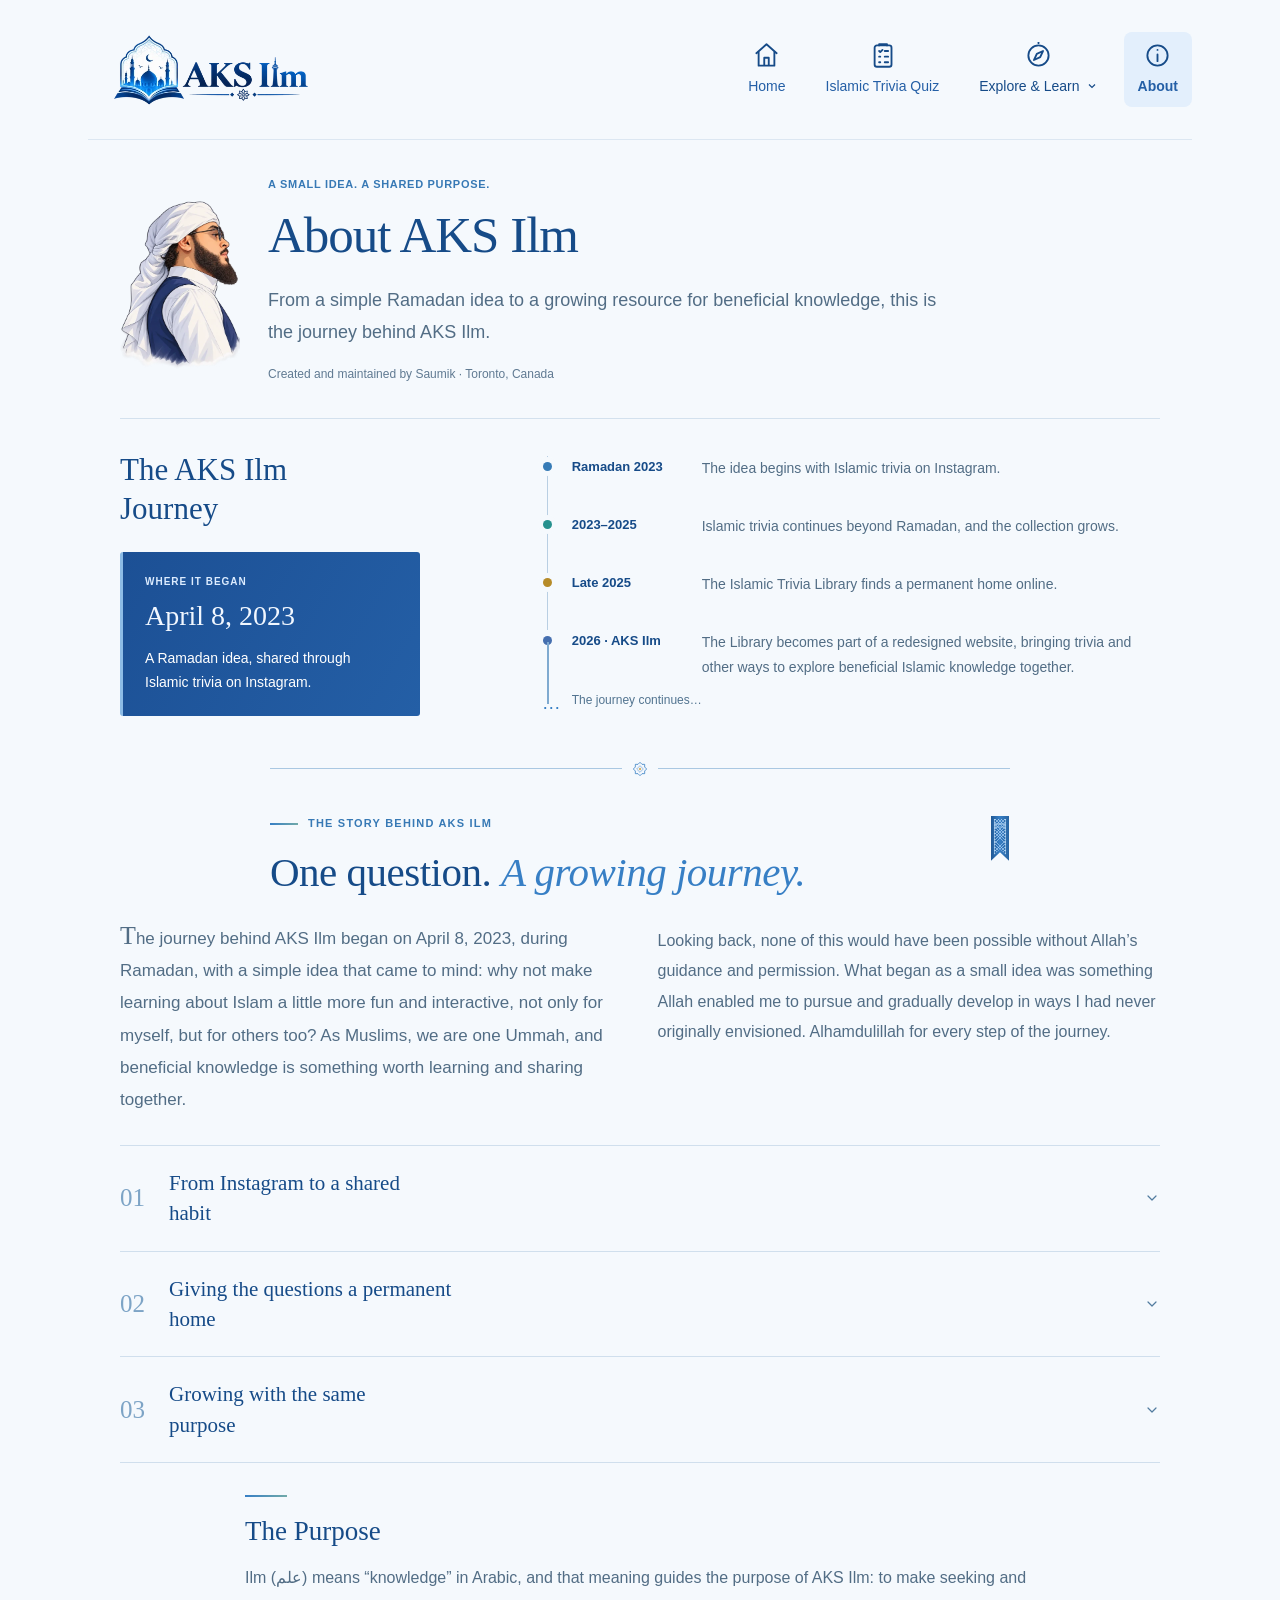
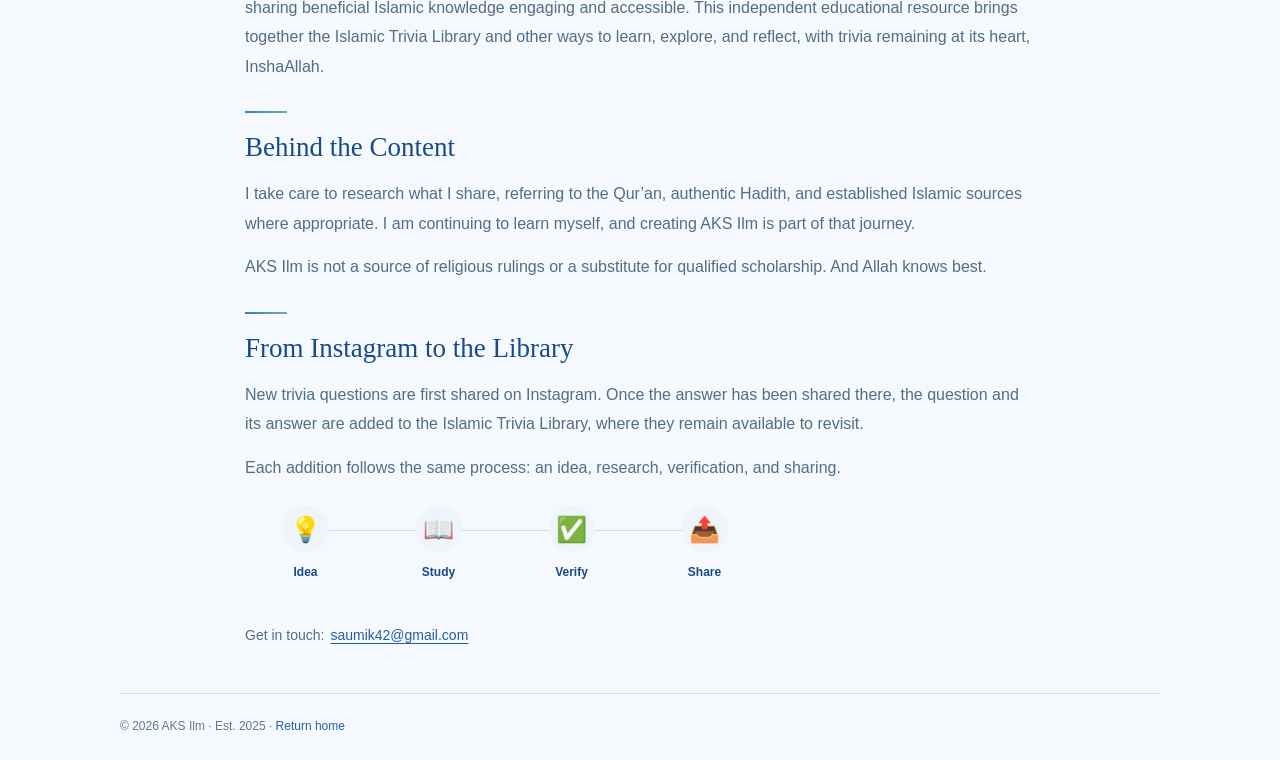
==== about.html @ 14521a00 "Polish learning selectors, library loading, place groups, map intro, link arrows and readability" ====
<!doctype html><html lang="en"><head><meta charset="utf-8"><meta name="viewport" content="width=device-width,initial-scale=1"><title>About AKS Ilm</title><meta name="description" content="The story, purpose, and journey behind AKS Ilm — Islamic Trivia & Learning."><link rel="stylesheet" href="./shared.css?v=logo-size-2"><link rel="icon" href="./favicon.ico" sizes="16x16 32x32 48x48 64x64"><link rel="icon" type="image/png" sizes="64x64" href="./assets/favicon.png"><link rel="apple-touch-icon" sizes="180x180" href="./assets/apple-touch-icon.png"><link rel="stylesheet" href="./about-redesign.css?v=21"><link rel="stylesheet" href="./site-navigation.css?v=6"><script defer src="./site-navigation.js?v=1"></script><link rel="stylesheet" href="./readability.css?v=1"></head><body><div id="aks-about-page"><div class="site-nav aks-site-header"><a class="site-brand" href="./index.html"><img class="site-logo" src="./assets/logo-transparent-480.webp" srcset="./assets/logo-transparent-480.webp 480w, ./assets/logo-transparent-960.webp 960w" sizes="(max-width: 380px) 138px, (max-width: 600px) 176px, 220px" alt="AKS Ilm — Islamic Trivia &amp; Learning" width="960" height="320"></a><nav class="aks-nav-links" aria-label="Main navigation"><a href="./index.html"><svg class="aks-nav-icon" aria-hidden="true" focusable="false" viewBox="0 0 24 24" fill="none" stroke="currentColor" stroke-width="1.65" stroke-linecap="round" stroke-linejoin="round"><path d="m3 10 9-8 9 8"/><path d="M5 9v12h14V9M10 21v-7h4v7"/></svg><span class="aks-nav-label">Home</span></a><a href="./trivia.html"><svg class="aks-nav-icon" aria-hidden="true" focusable="false" viewBox="0 0 24 24" fill="none" stroke="currentColor" stroke-width="1.65" stroke-linecap="round" stroke-linejoin="round"><rect x="5" y="3" width="15" height="19" rx="2"/><path d="M9 3V2h7v1M9 8l1 1 2-2M14 8h3M9 13h1M14 13h3M9 18h1M14 18h3"/></svg><span class="aks-nav-label">Islamic Trivia Quiz</span></a><details class="aks-explore"><summary><svg class="aks-nav-icon" aria-hidden="true" focusable="false" viewBox="0 0 24 24" fill="none" stroke="currentColor" stroke-width="1.65" stroke-linecap="round" stroke-linejoin="round"><circle cx="12" cy="12" r="9"/><path d="m16 8-2.5 5.5L8 16l2.5-5.5L16 8ZM12 1V0"/></svg><span class="aks-nav-label">Explore &amp; Learn <svg class="aks-nav-chevron" aria-hidden="true" viewBox="0 0 16 16" width="12" height="12" fill="none" stroke="currentColor" stroke-width="1.6"><path d="m4 6 4 4 4-4"/></svg></span></summary><div class="aks-explore-panel"><a href="./library.html"><img class="aks-menu-illustration" src="./assets/feature-library.webp" width="32" height="32" alt="" aria-hidden="true" decoding="async"><span>Islamic Trivia Library</span></a><a href="./prophets.html"><img class="aks-menu-illustration" src="./assets/feature-prophets.webp" width="32" height="32" alt="" aria-hidden="true" decoding="async"><span>The Prophets</span></a><a href="./places.html"><img class="aks-menu-illustration" src="./assets/feature-places.webp" width="32" height="32" alt="" aria-hidden="true" decoding="async"><span>Islamic Places</span></a><a href="./kabah.html"><img class="aks-menu-illustration" src="./assets/feature-kabah.webp" width="32" height="32" alt="" aria-hidden="true" decoding="async"><span>Distance to the Kaʿbah</span></a><a href="./index.html#term"><img class="aks-menu-illustration" src="./assets/feature-term.webp" width="32" height="32" alt="" aria-hidden="true" decoding="async"><span>Learn an Islamic Term</span></a><a href="./masjid.html"><img class="aks-menu-illustration" src="./assets/feature-masjid.webp" width="32" height="32" alt="" aria-hidden="true" decoding="async"><span>Discover the Masjid</span></a><a href="./index.html#reminder"><img class="aks-menu-illustration" src="./assets/feature-reminder.webp" width="32" height="32" alt="" aria-hidden="true" decoding="async"><span>Beneficial Reminder</span></a></div></details><a href="./about.html" aria-current="page"><svg class="aks-nav-icon" aria-hidden="true" focusable="false" viewBox="0 0 24 24" fill="none" stroke="currentColor" stroke-width="1.65" stroke-linecap="round" stroke-linejoin="round"><circle cx="12" cy="12" r="9"/><path d="M12 11v6M12 7h.01"/></svg><span class="aks-nav-label">About</span></a></nav></div><div class="ae-shell"><main>
<section class="ae-hero">
  <button class="ae-portrait ae-portrait-trigger" type="button" aria-label="A short message from Saumik" aria-haspopup="dialog" aria-controls="ae-creator-dialog"><img src="./assets/about-saumik-portrait-lighter.webp" srcset="./assets/about-saumik-portrait-lighter.webp 360w, ./assets/about-saumik-portrait-lighter-720.webp 720w" sizes="(max-width:760px) 64px, 120px" width="360" height="532" alt="Illustrated portrait of Saumik, the creator of AKS Ilm" decoding="async" fetchpriority="high"></button>
  <div class="ae-hero-copy"><p class="ae-eyebrow"><span>A small idea.</span> <span>A shared purpose.</span></p><h1>About AKS Ilm</h1><p class="ae-lede">From a simple Ramadan idea to a growing resource for beneficial knowledge, this is the journey behind AKS Ilm.</p><p class="ae-credit">Created and maintained by Saumik · Toronto, Canada</p></div>
</section>
<section class="ae-journey-section"><div class="ae-journey-intro"><h2>The AKS Ilm Journey</h2><aside class="ae-date-note"><p class="ae-eyebrow">Where it began</p><p class="ae-date">April 8, 2023</p><p>A Ramadan idea, shared through Islamic trivia on Instagram.</p></aside></div><ol class="ae-journey">
  <li><span class="ae-dot" aria-hidden="true"></span><h3>Ramadan 2023</h3><p>The idea begins with Islamic trivia on Instagram.</p></li>
  <li><span class="ae-dot" aria-hidden="true"></span><h3>2023–2025</h3><p>Islamic trivia continues beyond Ramadan, and the collection grows.</p></li>
  <li><span class="ae-dot" aria-hidden="true"></span><h3>Late 2025</h3><p>The Islamic Trivia Library finds a permanent home online.</p></li>
  <li><span class="ae-dot" aria-hidden="true"></span><h3>2026 · AKS Ilm</h3><p>The Library becomes part of a redesigned website, bringing trivia and other ways to explore beneficial Islamic knowledge together.</p><p class="ae-continues"><span class="ae-ellipsis" aria-hidden="true">…</span>The journey continues…</p></li>
</ol></section>
<div class="ae-ornament" aria-hidden="true"><svg class="shahadah-star" viewBox="0 0 24 24" width="16" height="16" fill="none" stroke="currentColor" stroke-width="1.2" stroke-linejoin="round" focusable="false"><path d="m12 2 3 3h4v4l3 3-3 3v4h-4l-3 3-3-3H5v-4l-3-3 3-3V5h4Z" fill="#f4f8fd"/><path d="m12 7 5 5-5 5-5-5Z" opacity=".6"/><circle cx="12" cy="12" r="1.8" fill="#d5b46b" stroke="none"/></svg></div>
<section class="ae-story">
<div class="ae-story-heading"><p class="ae-eyebrow">The story behind AKS Ilm</p><h2>One question.<br> <em>A growing journey.</em></h2><button class="ae-bookmark-button" type="button" aria-label="Play bookmark shimmer"><span class="ae-story-bookmark" aria-hidden="true"><span></span></span></button></div>
<div class="ae-story-copy">
<p>The journey behind AKS Ilm began on April 8, 2023, during Ramadan, with a simple idea that came to mind: why not make learning about Islam a little more fun and interactive, not only for myself, but for others too? As Muslims, we are one Ummah, and beneficial knowledge is something worth learning and sharing together.</p>
<p>Looking back, none of this would have been possible without Allah’s guidance and permission. What began as a small idea was something Allah enabled me to pursue and gradually develop in ways I had never originally envisioned. Alhamdulillah for every step of the journey.</p>
<details class="ae-chapter" name="ae-story-chapters"><summary class="cursor-interaction"><span>From Instagram to a shared habit</span><svg class="ae-chapter-chevron" aria-hidden="true" focusable="false" viewBox="0 0 24 24" width="16" height="16" fill="none" stroke="currentColor" stroke-width="1.8" stroke-linecap="round" stroke-linejoin="round"><path d="m6 9 6 6 6-6"/></svg></summary><div>
<p>It all started with something simple: one multiple-choice Islamic trivia question at a time on Instagram. Alhamdulillah, people seemed to genuinely enjoy taking part, and I enjoyed creating the questions just as much. What I originally thought would be a Ramadan-only idea soon began to feel like something worth continuing, especially after friends encouraged me to keep it going.</p>
<p>And so, the questions kept coming. Some weeks brought more than others, but there was never a need to rush it. The idea remained simple: one question at a time, learn something beneficial and share it with others.</p>
</div></details>
<details class="ae-chapter" name="ae-story-chapters"><summary class="cursor-interaction"><span>Giving the questions a permanent home</span><svg class="ae-chapter-chevron" aria-hidden="true" focusable="false" viewBox="0 0 24 24" width="16" height="16" fill="none" stroke="currentColor" stroke-width="1.8" stroke-linecap="round" stroke-linejoin="round"><path d="m6 9 6 6 6-6"/></svg></summary><div>
<p>The more questions I created, the more I found myself enjoying the process behind them. Researching and verifying what I shared often meant learning something new myself, and sometimes a question that began as something for others ended up teaching me too. What started as a fun way to make Islamic learning engaging gradually became another way for me to reflect, strengthen my understanding of the Deen, and grow in my own journey as a Muslim.</p>
<p>Eventually, the collection reached a point where I wanted the questions and answers to have a permanent home rather than live only on Instagram. I wanted people to be able to go back, revisit older questions, and learn at their own pace. That led to the creation of the Islamic Trivia Library in late 2025, which is why AKS Ilm carries Est. 2025.</p>
</div></details>
<details class="ae-chapter" name="ae-story-chapters"><summary class="cursor-interaction"><span>Growing with the same purpose</span><svg class="ae-chapter-chevron" aria-hidden="true" focusable="false" viewBox="0 0 24 24" width="16" height="16" fill="none" stroke="currentColor" stroke-width="1.8" stroke-linecap="round" stroke-linejoin="round"><path d="m6 9 6 6 6-6"/></svg></summary><div>
<p>Since then, Alhamdulillah, what started with those simple Instagram questions has gradually grown into AKS Ilm, a broader Islamic learning resource. The Islamic Trivia Library remains at its heart, while interactive challenges, Islamic terminology, significant places connected to Islam, beneficial reminders, and other features have given people more ways to learn, explore, and reflect.</p>
<p>Through every stage, the purpose has remained the same: to make seeking beneficial Islamic knowledge engaging, accessible, and something we can share with one another. Whatever good comes from AKS Ilm is only by the permission and guidance of Allah, and I am grateful that He has enabled a small Ramadan idea to grow into what it is today.</p>
<p>May Allah accept this effort, place barakah in it, allow it to benefit others, guide it toward what pleases Him, and forgive any shortcomings. Ameen.</p>
</div></details>
</div></section>
<div class="ae-principles">
<section><h2>The Purpose</h2><p>Ilm (علم) means “knowledge” in Arabic, and that meaning guides the purpose of AKS Ilm: to make seeking and sharing beneficial Islamic knowledge engaging and accessible. This independent educational resource brings together the Islamic Trivia Library and other ways to learn, explore, and reflect, with trivia remaining at its heart, InshaAllah.</p></section>
<section><h2>Behind the Content</h2><p>I take care to research what I share, referring to the Qur’an, authentic Hadith, and established Islamic sources where appropriate. I am continuing to learn myself, and creating AKS Ilm is part of that journey.</p><p>AKS Ilm is not a source of religious rulings or a substitute for qualified scholarship. And Allah knows best.</p></section>
<section class="ae-publishing"><h2>From Instagram to the Library</h2><p>New trivia questions are first shared on Instagram. Once the answer has been shared there, the question and its answer are added to the Islamic Trivia Library, where they remain available to revisit.</p><p>Each addition follows the same process: an idea, research, verification, and sharing.</p>
<ol class="ae-process" aria-label="Content creation steps"><li><button class="ae-process-icon ae-process-tap" type="button" data-effect="idea" aria-label="Animate idea icon"><span aria-hidden="true">💡</span></button><span>Idea</span></li><li><button class="ae-process-icon ae-process-tap" type="button" data-effect="study" aria-label="Animate study icon"><span aria-hidden="true">📖</span></button><span>Study</span></li><li><button class="ae-process-icon ae-process-tap" type="button" data-effect="verify" aria-label="Animate verify icon"><span aria-hidden="true">✅</span></button><span>Verify</span></li><li><button class="ae-process-icon ae-process-tap" type="button" data-effect="share" aria-label="Animate share icon"><span aria-hidden="true">📤</span></button><span>Share</span></li></ol>
</section>
</div>
<p class="ae-contact">Get in touch: <a href="mailto:saumik42@gmail.com">saumik42@gmail.com</a></p>
<dialog id="ae-creator-dialog" class="ae-creator-dialog" aria-labelledby="ae-creator-title" aria-describedby="ae-creator-bio ae-creator-thanks"><button class="ae-dialog-close" type="button" aria-label="Close message" autofocus><svg aria-hidden="true" viewBox="0 0 24 24" width="19" height="19" fill="none" stroke="currentColor" stroke-width="1.6" stroke-linecap="round"><path d="m6 6 12 12M18 6 6 18"/></svg></button><p class="ae-dialog-label">About me</p><h2 id="ae-creator-title">Assalamu alaikum,<br>I’m Saumik.</h2><p id="ae-creator-bio">I was born in Dhaka and raised in Toronto from the age of 2.</p><p id="ae-creator-thanks" class="ae-dialog-thanks">Thank you for being a part of my AKS Ilm journey.</p></dialog><script>(()=>{const trigger=document.querySelector('.ae-portrait-trigger');const dialog=document.getElementById('ae-creator-dialog');const close=()=>dialog.close();trigger.addEventListener('click',()=>dialog.showModal());dialog.querySelector('.ae-dialog-close').addEventListener('click',close);dialog.addEventListener('click',e=>{const b=dialog.getBoundingClientRect();if(e.target===dialog&&(e.clientX<b.left||e.clientX>b.right||e.clientY<b.top||e.clientY>b.bottom))close()});dialog.addEventListener('close',()=>trigger.focus());})();</script></main><footer class="ae-footer">© 2026 AKS Ilm · Est. 2025 · <a href="./index.html">Return home</a></footer></div><script>
(()=>{const root=document.getElementById('aks-about-page');const chapters=root.querySelectorAll('.ae-chapter');chapters.forEach(chapter=>chapter.addEventListener('toggle',()=>{if(chapter.open)chapters.forEach(other=>{if(other!==chapter)other.open=false;});}));})();
</script></div><script>
(()=>{const root=document.getElementById('aks-about-page');const milestone=root&&root.querySelector('.ae-journey li:last-child');if(!milestone)return;const reduced=window.matchMedia('(prefers-reduced-motion: reduce)');let observer=null;const showStill=()=>{if(observer)observer.disconnect();milestone.classList.remove('is-journey-animated');milestone.classList.add('is-journey-revealed')};if(reduced.matches||!('IntersectionObserver' in window)){showStill();return}observer=new IntersectionObserver(entries=>{if(entries.some(entry=>entry.isIntersecting)){milestone.classList.add('is-journey-revealed','is-journey-animated');observer.disconnect()}},{threshold:.45});observer.observe(milestone);const onPreference=event=>{if(event.matches)showStill()};if(reduced.addEventListener)reduced.addEventListener('change',onPreference);})();
</script><script>(()=>{const button=document.querySelector('.ae-bookmark-button');let timer;button.addEventListener('click',()=>{clearTimeout(timer);button.classList.remove('is-shimmering');void button.offsetWidth;button.classList.add('is-shimmering');timer=setTimeout(()=>button.classList.remove('is-shimmering'),1600)});})();</script><script>(()=>{document.querySelectorAll('.ae-process-tap').forEach(button=>{let timer;button.addEventListener('click',()=>{clearTimeout(timer);button.classList.remove('is-playing');void button.offsetWidth;button.classList.add('is-playing');timer=setTimeout(()=>button.classList.remove('is-playing'),950)});});})();</script></body></html>
---- shared.css ----
body{background:#fff;color:#153451;font-family:Arial,Helvetica,sans-serif;margin:0;font-size:16px}
.site-nav{box-sizing:border-box;max-width:1104px;margin:0 auto 32px;padding:28px 0;border-bottom:1px solid #dce7f2;display:flex;align-items:center;justify-content:space-between;gap:24px;line-height:1.65}
.site-nav a{text-decoration:none;color:#164b88}.site-nav .site-brand{font:bold 30px Georgia,serif;letter-spacing:-1px;white-space:nowrap}.site-brand small{display:block;font:10px Arial,sans-serif;letter-spacing:2px;margin-top:7px;color:#527490}.site-nav>div{display:flex;gap:24px;font-size:14px}.site-nav a:hover{color:#377fc5}a:focus-visible,button:focus-visible{outline:3px solid #377fc5;outline-offset:4px}.page-heading{max-width:860px;margin:0 auto 28px}.page-heading h1{font:normal 40px/1.15 Georgia,serif;color:#164b88;margin:0 0 12px}.page-heading p{color:#647b90;line-height:1.75;margin:0}.page-foot{max-width:1104px;margin:45px auto 0;border-top:1px solid #dce7f2;padding:25px 0 32px;color:#71859a;font-size:13px}.page-foot a{color:#164b88}.page-shell{max-width:1104px;margin:auto;padding:0 24px}.site-nav{width:calc(100% - 48px)}
@media(max-width:600px){.site-nav{padding:22px 0;align-items:start;gap:15px}.site-nav .site-brand{font-size:25px}.site-nav>div{display:grid;grid-template-columns:1fr 1fr;gap:5px 14px;font-size:13px}.site-brand small{font-size:8px;letter-spacing:1.4px}.page-heading h1{font-size:33px}.page-foot{margin:30px 24px 0}.page-heading{margin:0 24px 24px}}
@media(prefers-reduced-motion:reduce){*{scroll-behavior:auto!important;transition:none!important}}

/* Compact shared branding */
.site-nav .site-brand{display:block;flex:0 0 auto;line-height:0}
.site-logo{display:block;width:220px;max-width:100%;height:auto}
@media(max-width:600px){.site-logo{width:176px}.site-nav>div{grid-template-columns:max-content max-content}.site-nav>div>a{white-space:nowrap}}
@media(max-width:380px){.site-logo{width:138px}.site-nav{gap:10px}.site-nav>div{font-size:12px;column-gap:10px}}


/* Current destination, without changing navigation widths or spacing. */
.site-nav>div>a[aria-current="page"],.site-nav .nav-maps-toggle[aria-current="true"]{text-decoration:underline;text-decoration-color:#377fc5;text-decoration-thickness:2px;text-underline-offset:6px;text-decoration-skip-ink:auto}
.site-nav .nav-map-links>a[aria-current="page"]{background:#edf5fc;text-decoration:underline;text-underline-offset:3px}

/* Consistent, naturally wrapping footer destinations on feature pages. */
.page-foot .footer-destinations{display:inline-flex;flex-wrap:wrap;align-items:baseline;column-gap:6px;vertical-align:baseline}
.page-foot .footer-destinations>a{white-space:nowrap}

/* Slightly larger branding on desktop screens. */
@media(min-width:1001px){.site-logo{width:248px}}
---- about-redesign.css ----
body{background:#f5f9fd}

#aks-about-page{background:#f5f9fd;color:#153451;font:15px/1.8 Arial,Helvetica,sans-serif;color-scheme:light}
#aks-about-page *{box-sizing:border-box}
#aks-about-page a{color:#245fa6;text-decoration:none}
#aks-about-page .ae-shell{max-width:1104px;margin:auto;padding:0 32px}
#aks-about-page .ae-nav{display:flex;align-items:center;justify-content:space-between;gap:24px;padding:25px 0;border-bottom:1px solid #d5e2ee}
#aks-about-page .ae-logo{display:block;width:200px;max-width:100%;height:auto}
#aks-about-page .ae-links{display:flex;align-items:center;gap:22px;font-size:13px}
#aks-about-page .ae-links a{min-height:44px;display:flex;align-items:center}
#aks-about-page .ae-hero{display:grid;grid-template-columns:1.7fr 1fr;gap:54px;align-items:center;padding:44px 0 38px}
#aks-about-page .ae-eyebrow{font-size:11px;letter-spacing:1.2px;text-transform:uppercase;color:#3779b5;font-weight:600;margin:0 0 13px}
#aks-about-page .ae-hero .ae-eyebrow{white-space:nowrap;letter-spacing:.7px}
#aks-about-page h1{font:normal 48px/1.12 Georgia,serif;letter-spacing:-1px;color:#164b88;margin:0 0 20px}
#aks-about-page .ae-lede{font-size:18px;line-height:1.8;color:#526d85;margin:0;max-width:620px}
#aks-about-page .ae-credit{font-size:12px;color:#607a92;margin:16px 0 0}
#aks-about-page .ae-date-note{position:relative;background:linear-gradient(120deg,#1c5095,#245fa6);border-radius:4px;padding:24px 27px;color:#edf5ff;border-left:3px solid #82b3e1}
#aks-about-page .ae-date-note .ae-eyebrow{color:#dcecff;margin-bottom:8px}
#aks-about-page .ae-date{font:normal 30px/1.3 Georgia,serif;margin:0 0 12px;color:#f1f7ff}
#aks-about-page .ae-date-note p:last-child{font-size:14px;line-height:1.75;margin:0}
#aks-about-page h2{font:normal 30px/1.25 Georgia,serif;color:#164b88;margin:0 0 22px}
#aks-about-page .ae-journey-section{padding:18px 0 38px}
#aks-about-page .ae-journey{list-style:none;display:grid;grid-template-columns:repeat(4,minmax(0,1fr));gap:25px;padding:0;margin:29px 0 0}
#aks-about-page .ae-journey li{position:relative;border-top:1px solid #b9cfe3;padding-top:22px}
#aks-about-page .ae-dot{position:absolute;left:0;top:-5px;width:9px;height:9px;background:#367bb6;border-radius:50%;box-shadow:0 0 0 5px #f5f9fd}
#aks-about-page .ae-journey li:nth-child(2) .ae-dot{background:#26918e}
#aks-about-page .ae-journey li:nth-child(3) .ae-dot{background:#b68b28}
#aks-about-page .ae-journey li:nth-child(4) .ae-dot{background:#456faf}
#aks-about-page .ae-journey h3{font:600 13px/1.5 Arial,sans-serif;color:#164b88;margin:0 0 8px}
#aks-about-page .ae-journey p{font-size:14px;color:#607a92;margin:0;line-height:1.75}
#aks-about-page .ae-journey .ae-continues{font-size:12px;margin-top:10px;color:#527490}
#aks-about-page .ae-ellipsis{display:block;font-size:22px;color:#377fc5;line-height:1.2}
#aks-about-page .ae-story{display:grid;grid-template-columns:1fr 2fr;gap:45px;border-top:1px solid #d3e1ee;padding-top:35px;margin-top:8px}
#aks-about-page .ae-story-heading h2{font-size:34px;margin-bottom:0}
#aks-about-page .ae-story-copy p{font-size:16px;line-height:1.9;color:#526d85;margin:0 0 22px}
#aks-about-page .ae-chapter{border-top:1px solid #d0dfed}
#aks-about-page .ae-chapter:last-child{border-bottom:1px solid #d0dfed}
#aks-about-page .ae-chapter summary{display:flex;align-items:center;justify-content:space-between;gap:15px;list-style:none;padding:18px 0;min-height:52px;font-weight:600;color:#245fa6;font-size:15px}
#aks-about-page .ae-chapter summary::-webkit-details-marker{display:none}
#aks-about-page .ae-chapter summary::marker{content:''}
#aks-about-page .ae-chapter summary i{display:block;flex:0 0 auto;width:16px;height:16px;color:#527c9f}
#aks-about-page .ae-chapter[open] summary{color:#207d91}
#aks-about-page .ae-chapter[open] summary svg{transform:rotate(180deg)}
#aks-about-page .ae-chapter>div{padding:0 0 4px}
#aks-about-page .ae-principles{display:grid;grid-template-columns:1fr 1fr;gap:42px;margin:42px 0 0}
#aks-about-page .ae-principles h2{font-size:27px;margin-bottom:15px}
#aks-about-page .ae-principles p{font-size:16px;line-height:1.85;color:#607a92;margin:0 0 14px}
#aks-about-page .ae-publishing{grid-column:1 / -1;max-width:850px}
#aks-about-page .ae-process{display:grid;grid-template-columns:repeat(4,minmax(0,1fr));gap:12px;max-width:520px;margin:24px 0 0;padding:0;list-style:none}
#aks-about-page .ae-process li{display:flex;align-items:center;flex-direction:column;gap:6px;font-size:13px;color:#164b88;font-weight:600}
#aks-about-page .ae-process-icon{font-size:27px;line-height:1.5}
#aks-about-page .ae-footer{font-size:12px;color:#607a92;border-top:1px solid #d3e1ee;padding:22px 0;margin-top:35px}
@media(max-width:760px){#aks-about-page .ae-shell{padding:0 24px}#aks-about-page .ae-nav{align-items:flex-start;gap:18px}#aks-about-page .ae-logo{width:160px}#aks-about-page .ae-links{display:grid;grid-template-columns:max-content max-content;gap:0 16px;font-size:13px}#aks-about-page .ae-hero{grid-template-columns:1fr;gap:24px;padding:32px 0 30px}#aks-about-page h1{font-size:39px;margin-bottom:18px}#aks-about-page .ae-lede{font-size:16px}#aks-about-page .ae-date-note{padding:20px 23px}#aks-about-page .ae-date{font-size:27px;margin-bottom:8px}#aks-about-page .ae-story{grid-template-columns:1fr;gap:16px;padding-top:28px}#aks-about-page .ae-story-heading h2{font-size:31px}#aks-about-page .ae-story-heading h2 br{display:none}#aks-about-page .ae-principles{grid-template-columns:1fr;gap:25px;margin-top:32px}#aks-about-page .ae-publishing{grid-column:auto}#aks-about-page .ae-principles h2{font-size:26px}#aks-about-page .ae-journey{grid-template-columns:1fr;gap:0;margin-top:24px;padding-left:5px}#aks-about-page .ae-journey li{border-top:0;border-left:1px solid #b9cfe3;padding:0 0 23px 23px}#aks-about-page .ae-dot{left:-5px;top:6px}#aks-about-page .ae-journey li:last-child{border-left-color:transparent;padding-bottom:0}#aks-about-page .ae-journey-section{padding:5px 0 27px}#aks-about-page .ae-journey h3{margin-bottom:5px}#aks-about-page .ae-credit{font-size:12px}#aks-about-page .ae-principles p{margin-bottom:12px}}
@media(max-width:380px){#aks-about-page .ae-shell{padding:0 20px}#aks-about-page .ae-logo{width:126px}#aks-about-page .ae-links{font-size:12px;column-gap:10px}#aks-about-page .ae-nav{gap:10px}#aks-about-page .ae-hero .ae-eyebrow{font-size:10.5px;letter-spacing:.4px}}
/* Connected journey, focused story, and a deliberate closing composition. */
#aks-about-page .ae-hero{display:block;padding:43px 0 35px;max-width:740px}
#aks-about-page .ae-hero h1{font-size:51px;margin-bottom:19px}
#aks-about-page .ae-hero .ae-lede{max-width:720px}
#aks-about-page .ae-journey-section{display:grid;grid-template-columns:1fr 1.7fr;gap:58px;padding:32px 0 8px;border-top:1px solid #d3e1ee}
#aks-about-page .ae-journey-intro h2{font-size:31px;max-width:240px;margin-bottom:24px}
#aks-about-page .ae-date-note{background:none;color:#607a92;border-radius:0;border-left:3px solid #2d6aab;padding:2px 0 2px 18px}
#aks-about-page .ae-date-note .ae-eyebrow{color:#3779b5;font-size:10px;letter-spacing:1px;margin-bottom:7px}
#aks-about-page .ae-date{color:#245fa6;font-size:28px;margin-bottom:12px}
#aks-about-page .ae-date-note p:last-child{max-width:250px;color:#607a92;font-size:14px}
#aks-about-page .ae-journey{grid-template-columns:1fr;gap:0;margin:0;padding:5px 0 0 5px}
#aks-about-page .ae-journey li{border-top:0;border-left:1px solid #b9cfe3;padding:0 0 24px 24px;display:grid;grid-template-columns:115px minmax(0,1fr);column-gap:15px}
#aks-about-page .ae-journey li:last-child{border-left-color:transparent;padding-bottom:0}
#aks-about-page .ae-dot{left:-5px;top:6px}
#aks-about-page .ae-journey h3{font-size:13px;margin:0;padding-top:1px}
#aks-about-page .ae-journey p{font-size:14px;line-height:1.75}
#aks-about-page .ae-journey .ae-continues{grid-column:2;margin-top:6px}
#aks-about-page .ae-ellipsis{display:inline;margin-right:5px;font-size:19px;line-height:1}
#aks-about-page .ae-ornament{display:flex;align-items:center;gap:16px;margin:34px auto;max-width:740px;color:#5c90bd}
#aks-about-page .ae-ornament:before,#aks-about-page .ae-ornament:after{content:"";height:1px;background:linear-gradient(90deg,transparent,#bdd2e5);flex:1}
#aks-about-page .ae-ornament:after{transform:rotate(180deg)}
#aks-about-page .ae-ornament span{width:12px;height:12px;border:1px solid #7da5ca;transform:rotate(45deg);position:relative}
#aks-about-page .ae-ornament span:after{content:"";position:absolute;inset:3px;background:#8fb4d6}
#aks-about-page .ae-story{display:block;max-width:740px;margin:0 auto;border:0;padding:0}
#aks-about-page .ae-story-heading{margin-bottom:22px}
#aks-about-page .ae-story-heading h2{font-size:34px}
#aks-about-page .ae-story-heading h2 br{display:none}
#aks-about-page .ae-story-copy p{font-size:16px;line-height:1.9}
#aks-about-page .ae-principles{margin-top:40px;gap:34px 48px}
#aks-about-page .ae-principles h2{font-size:27px;margin-bottom:14px}
#aks-about-page .ae-principles p{font-size:15px;line-height:1.85}
#aks-about-page .ae-publishing{max-width:none;display:grid;grid-template-columns:1.4fr 1fr;column-gap:45px;align-items:start;padding-top:24px;border-top:1px solid #d3e1ee}
#aks-about-page .ae-publishing h2,#aks-about-page .ae-publishing p{grid-column:1}
#aks-about-page .ae-publishing h2{margin-bottom:15px}
#aks-about-page .ae-publishing .ae-process{grid-column:2;grid-row:1 / 4;align-self:center;width:100%;margin:0;gap:12px;position:relative}
#aks-about-page .ae-process:before{content:"";position:absolute;top:24px;left:12%;right:12%;height:1px;background:#ccdfef}
#aks-about-page .ae-process-icon{position:relative;display:flex;align-items:center;justify-content:center;width:46px;height:46px;background:#edf4fb;border-radius:50%;font-size:25px}
#aks-about-page .ae-process li{gap:10px;font-size:12px}
@media(max-width:760px){#aks-about-page .ae-hero{padding:31px 0 28px}#aks-about-page .ae-hero h1{font-size:40px}#aks-about-page .ae-journey-section{grid-template-columns:1fr;gap:26px;padding:26px 0 0}#aks-about-page .ae-journey-intro h2{max-width:none;font-size:29px;margin-bottom:20px}#aks-about-page .ae-date-note{padding-left:17px}#aks-about-page .ae-date-note p:last-child{max-width:none}#aks-about-page .ae-journey li{display:block;padding-bottom:23px;padding-left:23px}#aks-about-page .ae-journey h3{margin-bottom:5px;padding-top:0}#aks-about-page .ae-journey .ae-continues{margin-top:7px}#aks-about-page .ae-ornament{margin:29px 0}#aks-about-page .ae-story-heading{margin-bottom:18px}#aks-about-page .ae-story-heading h2{font-size:30px}#aks-about-page .ae-principles{gap:23px;margin-top:31px}#aks-about-page .ae-principles h2{font-size:26px}#aks-about-page .ae-principles p{font-size:16px}#aks-about-page .ae-publishing{display:block;padding-top:22px}#aks-about-page .ae-publishing .ae-process{margin-top:24px;max-width:420px}#aks-about-page .ae-footer{margin-top:28px}}
/* A single colour anchor, with a closer logo and navigation group. */
#aks-about-page .ae-nav{justify-content:flex-start;column-gap:38px}
#aks-about-page .ae-nav>a{flex:0 0 auto}
#aks-about-page .ae-links{gap:18px}
#aks-about-page .ae-date-note{background:linear-gradient(120deg,#1c5095,#245fa6);border:0;border-left:3px solid #8dbce6;border-radius:3px;padding:21px 22px;color:#edf5ff;max-width:300px}
#aks-about-page .ae-date-note .ae-eyebrow{color:#dcecff}
#aks-about-page .ae-date-note .ae-date{color:#f1f7ff;font-size:28px;margin-bottom:11px}
#aks-about-page .ae-date-note p:last-child{color:#edf5ff}
@media(max-width:760px){#aks-about-page .ae-nav{justify-content:flex-start;column-gap:24px}#aks-about-page .ae-links{gap:0 14px}#aks-about-page .ae-logo{width:150px}#aks-about-page .ae-date-note{max-width:none;padding:18px 21px}#aks-about-page .ae-date-note .ae-date{font-size:27px;margin-bottom:8px}}
@media(max-width:380px){#aks-about-page .ae-nav{column-gap:16px}#aks-about-page .ae-logo{width:126px}#aks-about-page .ae-links{column-gap:10px}}
/* Match the existing website header, including its phone sizing. */
#aks-about-page .ae-nav{justify-content:space-between;gap:24px;padding:28px 0;margin:0;line-height:1.65;border-color:#dce7f2}
#aks-about-page .ae-nav>a{display:block;flex:0 0 auto;line-height:0}
#aks-about-page .ae-logo{width:200px}
#aks-about-page .ae-links{display:flex;align-items:center;gap:24px;font-size:14px;line-height:1.65}
#aks-about-page .ae-links a{display:block;min-height:0;color:#164b88;white-space:nowrap}
@media(max-width:600px){#aks-about-page .ae-shell{padding:0 20px}#aks-about-page .ae-nav{padding:22px 0;align-items:start;gap:15px;margin-left:4px;margin-right:4px}#aks-about-page .ae-logo{width:160px}#aks-about-page .ae-links{display:grid;grid-template-columns:max-content max-content;gap:5px 14px;font-size:13px}}
@media(max-width:380px){#aks-about-page .ae-logo{width:126px}#aks-about-page .ae-nav{gap:10px}#aks-about-page .ae-links{font-size:12px;column-gap:10px}}
/* Varied editorial treatments below the journey. */
#aks-about-page .ae-story{max-width:none}
#aks-about-page .ae-story-heading{max-width:740px;margin:0 auto 25px}
#aks-about-page .ae-story-heading .ae-eyebrow{display:flex;align-items:center;gap:10px;margin-bottom:13px}
#aks-about-page .ae-story-heading .ae-eyebrow:before{content:"";width:28px;height:2px;background:#377fc5;flex:0 0 auto}
#aks-about-page .ae-story-heading h2{font-size:39px;line-height:1.2;max-width:650px;letter-spacing:-.5px}
#aks-about-page .ae-story-copy{display:grid;grid-template-columns:1fr 1fr;column-gap:35px}
#aks-about-page .ae-story-copy>p:first-child{font-size:17px;line-height:1.9;color:#244d71;margin-bottom:28px}
#aks-about-page .ae-story-copy>p:nth-child(2){font-size:16px;line-height:1.9;color:#607a92;padding-top:3px;margin-bottom:28px}
#aks-about-page .ae-story-copy{counter-reset:story-chapter}
#aks-about-page .ae-chapter{grid-column:1 / -1;border-color:#d0dfed}
#aks-about-page .ae-chapter summary{padding:21px 0;gap:18px;font-size:16px;font-weight:500;line-height:1.5}
#aks-about-page .ae-chapter summary>span{display:flex;gap:20px;align-items:center;min-width:0}
#aks-about-page .ae-chapter summary>span:before{counter-increment:story-chapter;content:"0" counter(story-chapter);font:normal 23px/1.2 Georgia,serif;color:#6b98bf;flex:0 0 29px}
#aks-about-page .ae-chapter[open] summary>span:before{color:#245fa6}
#aks-about-page .ae-chapter[open] summary{color:#164b88}
#aks-about-page .ae-chapter>div{max-width:790px;margin-left:49px;padding:0 0 4px 19px;border-left:2px solid #bdd6eb}
#aks-about-page .ae-chapter>div p{font-size:15px;line-height:1.9;margin-bottom:19px}
#aks-about-page .ae-principles{display:block;margin-top:36px}
#aks-about-page .ae-principles>section:first-child{display:grid;grid-template-columns:220px minmax(0,1fr);column-gap:34px;align-items:start;background:linear-gradient(110deg,#1c5095,#245fa6);padding:30px 32px;margin-bottom:34px;border-left:3px solid #91bfe7}
#aks-about-page .ae-principles>section:first-child h2{color:#fff;font-size:29px;margin:2px 0 0}
#aks-about-page .ae-principles>section:first-child p{color:#edf5ff;font-size:16px;line-height:1.85;margin:0}
#aks-about-page .ae-principles>section:nth-child(2){display:grid;grid-template-columns:220px minmax(0,1fr);column-gap:34px;align-items:start;padding:0 32px 30px 35px}
#aks-about-page .ae-principles>section:nth-child(2) h2{font-size:28px;line-height:1.3;grid-row:1 / 3;margin:0}
#aks-about-page .ae-principles>section:nth-child(2) p{font-size:16px;line-height:1.85;margin:0 0 15px}
#aks-about-page .ae-principles>section:nth-child(2) p:last-child{font-size:14px;padding:0 0 0 16px;border-left:2px solid #bdd2e5;color:#607a92;max-width:580px;margin:0}
#aks-about-page .ae-publishing{padding-top:28px}
@media(max-width:760px){#aks-about-page .ae-story-heading{margin-bottom:20px}#aks-about-page .ae-story-heading h2{font-size:33px;line-height:1.25}#aks-about-page .ae-story-copy{display:block}#aks-about-page .ae-story-copy>p:first-child{font-size:17px;line-height:1.85;margin-bottom:19px}#aks-about-page .ae-story-copy>p:nth-child(2){font-size:16px;padding-top:0;margin-bottom:24px}#aks-about-page .ae-chapter summary{font-size:15px;padding:19px 0;gap:13px}#aks-about-page .ae-chapter summary>span{gap:12px}#aks-about-page .ae-chapter summary>span:before{font-size:21px;flex-basis:26px}#aks-about-page .ae-chapter>div{margin-left:38px;padding-left:13px}#aks-about-page .ae-principles{margin-top:29px}#aks-about-page .ae-principles>section:first-child{display:block;padding:24px 22px;margin-bottom:28px}#aks-about-page .ae-principles>section:first-child h2{font-size:27px;margin:0 0 15px}#aks-about-page .ae-principles>section:first-child p{font-size:16px}#aks-about-page .ae-principles>section:nth-child(2){display:block;padding:0 0 26px}#aks-about-page .ae-principles>section:nth-child(2) h2{font-size:27px;margin-bottom:15px}#aks-about-page .ae-publishing{padding-top:25px}}
/* Let the purpose read as an open editorial statement. */
#aks-about-page .ae-principles>section:first-child{position:relative;display:block;background:none;border:0;max-width:790px;margin:0 auto 34px;padding:20px 0 0}
#aks-about-page .ae-principles>section:first-child:before{content:"";position:absolute;left:0;top:0;width:42px;height:3px;background:linear-gradient(90deg,#245fa6,#82afd7)}
#aks-about-page .ae-principles>section:first-child h2{color:#164b88;font-size:29px;margin:0 0 16px}
#aks-about-page .ae-principles>section:first-child p{color:#365c7d;font-size:18px;line-height:1.85;margin:0}
@media(max-width:760px){#aks-about-page .ae-principles>section:first-child{padding:19px 0 0;margin-bottom:29px}#aks-about-page .ae-principles>section:first-child h2{font-size:27px;margin-bottom:14px}#aks-about-page .ae-principles>section:first-child p{font-size:17px;line-height:1.85}}
/* Character through typography, fine ornament, and open space. */
#aks-about-page .ae-story-heading h2{font-size:41px;line-height:1.25;max-width:760px}
#aks-about-page .ae-story-heading h2 em{font-weight:400;color:#377fc5}
#aks-about-page .ae-story-copy>p:first-child:first-letter{float:left;font:normal 54px/.9 Georgia,serif;color:#245fa6;margin:8px 8px 0 0}
#aks-about-page .ae-story-heading .ae-eyebrow:before{width:28px;background:linear-gradient(90deg,#377fc5,#71aaa9)}
#aks-about-page .ae-ornament{gap:21px;margin-top:37px;margin-bottom:37px}
#aks-about-page .ae-ornament span{width:12px;height:12px;border-color:#6393bc}
#aks-about-page .ae-ornament span:before{content:"";position:absolute;inset:-1px;border:1px solid #6393bc;transform:rotate(45deg)}
#aks-about-page .ae-ornament span:after{inset:4px;background:#377fc5}
#aks-about-page .ae-chapter summary{padding:22px 0;color:#164b88}
#aks-about-page .ae-chapter summary>span{font:normal 21px/1.45 Georgia,serif}
#aks-about-page .ae-chapter summary>span:before{font-size:25px;color:#7da4c6}
#aks-about-page .ae-chapter[open] summary>span:before{color:#377fc5}
#aks-about-page .ae-chapter summary:hover{color:#377fc5}
#aks-about-page .ae-chapter:last-child>div>p:last-child{font:italic 18px/1.8 Georgia,serif;color:#365c7d}
#aks-about-page .ae-principles>section:first-child:before{width:55px;height:2px;background:linear-gradient(90deg,#377fc5,#71aaa9)}
#aks-about-page .ae-principles>section:first-child h2{font-style:italic;color:#245fa6}
#aks-about-page .ae-principles>section:nth-child(2) h2{position:relative;padding-top:14px}
#aks-about-page .ae-principles>section:nth-child(2) h2:before{content:"";position:absolute;top:0;left:0;width:27px;height:2px;background:#71aaa9}
#aks-about-page .ae-principles>section:nth-child(2) p:last-child{border-left-color:#9fc8d7}
#aks-about-page .ae-publishing h2{font-style:italic;color:#245fa6}
@media(max-width:760px){#aks-about-page .ae-story-heading h2{font-size:34px;line-height:1.3}#aks-about-page .ae-story-heading h2 br{display:block}#aks-about-page .ae-story-copy>p:first-child:first-letter{font-size:49px;margin-top:7px}#aks-about-page .ae-chapter summary{padding:20px 0}#aks-about-page .ae-chapter summary>span{font-size:19px}#aks-about-page .ae-chapter summary>span:before{font-size:22px}#aks-about-page .ae-ornament{margin-top:31px;margin-bottom:31px}#aks-about-page .ae-principles>section:nth-child(2) h2{padding-top:13px}#aks-about-page .ae-footer{text-align:center}}
/* Consistent reading colour and a quieter inline initial. */
#aks-about-page main p:not(.ae-eyebrow):not(.ae-date):not(.ae-credit):not(.ae-continues){color:#526d85!important}
#aks-about-page main .ae-date-note p:not(.ae-eyebrow):not(.ae-date):not(.ae-credit):not(.ae-continues){color:#ffffff!important}
#aks-about-page .ae-story-copy>p:first-child:first-letter{float:none;font:normal 26px/1 Georgia,serif;color:inherit;margin:0;padding:0}
@media(max-width:760px){#aks-about-page .ae-story-copy>p:first-child:first-letter{float:none;font-size:25px;margin:0}}

#aks-about-page .ae-chapter-chevron{display:block;flex:0 0 16px;color:#527c9f}
#aks-about-page .ae-chapter summary:focus-visible{outline:3px solid #377fc5;outline-offset:4px}

#aks-about-page>.site-nav{margin-bottom:0}

@media(min-width:761px){
/* Keep all three closing sections in one consistent reading column. */
#aks-about-page .ae-principles{display:block;margin-top:32px}
#aks-about-page .ae-principles>section:nth-child(n){position:relative;display:block;max-width:790px;margin:0 auto 30px;padding:20px 0 0;border:0;background:none}
#aks-about-page .ae-principles>section:nth-child(n):before{content:"";position:absolute;top:0;left:0;width:42px;height:2px;background:linear-gradient(90deg,#377fc5,#71aaa9)}
#aks-about-page .ae-principles>section:nth-child(n) h2{position:static;font:normal 27px/1.25 Georgia,serif;color:#164b88;margin:0 0 14px;padding:0}
#aks-about-page .ae-principles>section:nth-child(n) h2:before{display:none}
#aks-about-page .ae-principles>section:nth-child(n) p,#aks-about-page .ae-principles>section:nth-child(n) p:last-child{max-width:none;font:normal 16px/1.85 Arial,Helvetica,sans-serif;margin:0 0 14px;padding:0;border:0}
#aks-about-page .ae-principles>section:nth-child(n) p:last-child{margin-bottom:0}
#aks-about-page .ae-publishing .ae-process{margin:24px 0 0;max-width:520px;width:100%}

}

/* Consistent closing-section headings on every screen size. */
#aks-about-page .ae-principles>section:nth-child(n) h2{font-family:Georgia,serif;font-size:27px;font-weight:400;font-style:normal;line-height:1.25;letter-spacing:normal;color:#164b88}
@media(max-width:760px){#aks-about-page .ae-principles>section:nth-child(n) h2{font-size:26px}}

/* One gentle arrival for the final timeline milestone; no layout changes. */
#aks-about-page .ae-journey li:last-child:after{content:"";position:absolute;left:-1px;top:12px;bottom:12px;width:2px;background:#7faad0;transform-origin:top;transform:scaleY(0);opacity:0;pointer-events:none}
#aks-about-page .ae-journey li:last-child.is-journey-revealed:after{transform:scaleY(1);opacity:1}
#aks-about-page .ae-journey li:last-child.is-journey-animated:after{animation:aks-journey-line 1.8s ease-out .35s 1 both}
#aks-about-page .ae-journey li:last-child.is-journey-animated .ae-dot{animation:aks-journey-dot 1.8s ease-out 1}
@keyframes aks-journey-line{from{transform:scaleY(0);opacity:0}to{transform:scaleY(1);opacity:1}}
@keyframes aks-journey-dot{0%,100%{transform:scale(1);background:#456faf;box-shadow:0 0 0 5px #f5f9fd}35%{transform:scale(1.3);background:#377fc5;box-shadow:0 0 0 11px #377fc533,0 0 20px #377fc52b}70%{transform:scale(1.1);background:#2c70b6;box-shadow:0 0 0 15px #377fc50d,0 0 12px #377fc51a}}
@media(prefers-reduced-motion:reduce){#aks-about-page .ae-journey li:last-child:after{transform:scaleY(1);opacity:1;animation:none!important}#aks-about-page .ae-journey li:last-child .ae-dot{animation:none!important}}

/* Preserve the shared current-page marker over the editorial link reset. */
#aks-about-page .site-nav>div>a[aria-current="page"]{text-decoration:underline;text-decoration-color:#377fc5;text-decoration-thickness:2px;text-underline-offset:6px;text-decoration-skip-ink:auto}

/* A small journal-style bookmark beside the story heading. */
#aks-about-page .ae-story-heading{position:relative}
#aks-about-page .ae-story-bookmark{display:block;position:absolute;right:0;top:2px;width:18px;height:45px;background:linear-gradient(90deg,#215996,#377fc5 48%,#2865a3);clip-path:polygon(0 0,100% 0,100% 100%,50% 81%,0 100%);pointer-events:none}
#aks-about-page .ae-story-bookmark:after{content:"";position:absolute;left:3px;right:3px;top:3px;height:29px;border:1px solid #b5d6f17a;border-bottom:0}

/* Desktop continuation returns to the milestone-label column. */
@media(min-width:761px){
#aks-about-page .ae-journey li:last-child .ae-continues{grid-column:1/-1;position:relative;margin-top:6px}
#aks-about-page .ae-journey li:last-child .ae-continues .ae-ellipsis{position:absolute;left:-30px;top:3px;width:10px;margin-right:0;text-align:center}
}

/* Fine blue woven detail inside the existing bookmark. */
#aks-about-page .ae-story-bookmark{--weave:4px;--edge:3px;--thread:.55px}
#aks-about-page .ae-story-bookmark>span{position:absolute;inset:3px var(--edge) 6px;background:repeating-linear-gradient(45deg,transparent 0 calc(var(--weave) / 2 - var(--thread)),#b9dafa9c calc(var(--weave) / 2 - var(--thread)) calc(var(--weave) / 2),transparent calc(var(--weave) / 2) calc(var(--weave) - var(--thread)),#b9dafa9c calc(var(--weave) - var(--thread)) var(--weave)),repeating-linear-gradient(-45deg,transparent 0 calc(var(--weave) / 2 - var(--thread)),#b9dafa9c calc(var(--weave) / 2 - var(--thread)) calc(var(--weave) / 2),transparent calc(var(--weave) / 2) calc(var(--weave) - var(--thread)),#b9dafa9c calc(var(--weave) - var(--thread)) var(--weave));border-left:1px solid #c4e0f594;border-right:1px solid #c4e0f594;clip-path:polygon(0 0,100% 0,100% 100%,50% 84%,0 100%)}
#aks-about-page .ae-story-bookmark:after{left:3px;right:3px;top:7px;height:2px;background:#9fc7ebaa;box-shadow:0 3px 0 #9fc7eb77;border:0}

/* Match the Shahadah divider ornament and line treatment. */
#aks-about-page .ae-ornament{gap:10px;height:16px;color:#377fc5;pointer-events:none}
#aks-about-page .ae-ornament:before,#aks-about-page .ae-ornament:after{background:#aac8e2}
#aks-about-page .ae-ornament .shahadah-star{display:block;flex:none;width:16px;height:16px}

/* Compact contact line, in the same column as the closing About sections. */
#aks-about-page .ae-contact{display:flex;flex-wrap:wrap;align-items:center;column-gap:6px;max-width:790px;margin:20px auto 0;color:#526d85;font:14px/1.8 Arial,Helvetica,sans-serif}
#aks-about-page .ae-contact a{display:inline-flex;align-items:center;min-height:44px;color:#245fa6;text-decoration:underline;text-underline-offset:3px;overflow-wrap:anywhere}
#aks-about-page .ae-contact a:hover{color:#164b88}

/* A compact personal portrait, facing the introductory text. */
#aks-about-page .ae-hero{display:grid;grid-template-columns:120px minmax(0,1fr);gap:28px;align-items:center;max-width:none;padding:35px 0 32px}
#aks-about-page .ae-portrait{display:block;width:120px;max-width:100%;height:auto;justify-self:center}
#aks-about-page .ae-hero-copy{min-width:0}
#aks-about-page .ae-hero .ae-lede{max-width:680px}
@media(max-width:760px){#aks-about-page .ae-hero{grid-template-columns:minmax(0,1fr);gap:14px;padding:25px 0 28px}#aks-about-page .ae-portrait{width:85px}#aks-about-page .ae-hero .ae-eyebrow{white-space:normal}}

/* Compact mobile portrait and introductory phrase; retain the desktop composition. */
@media(max-width:760px){
#aks-about-page .ae-hero{grid-template-columns:64px minmax(0,1fr);column-gap:12px;row-gap:0;padding-top:24px}
#aks-about-page .ae-hero-copy{display:contents}
#aks-about-page .ae-portrait{grid-column:1;grid-row:1;width:64px;justify-self:start;align-self:center}
#aks-about-page .ae-hero .ae-eyebrow{grid-column:2;grid-row:1;justify-self:start;align-self:center;font-size:11px;line-height:1.8;letter-spacing:.7px;margin:0;transform:translateY(15px)}
#aks-about-page .ae-hero .ae-eyebrow span{display:block}
#aks-about-page .ae-hero h1{grid-column:1/-1;margin-top:7px}
#aks-about-page .ae-hero .ae-lede,#aks-about-page .ae-hero .ae-credit{grid-column:1/-1}
}

/* A small personal message, opened only by the portrait. */
#aks-about-page .ae-portrait-trigger{padding:0;border:0;background:none;cursor:pointer;line-height:0;text-align:inherit;border-radius:8px}
#aks-about-page .ae-portrait-trigger>img{display:block;width:100%;height:auto}
#aks-about-page .ae-portrait-trigger:focus-visible{outline:2px solid #377fc5;outline-offset:5px}
#aks-about-page .ae-creator-dialog{box-sizing:border-box;width:260px;max-width:calc(100% - 40px);max-height:calc(100dvh - 40px);overflow:auto;padding:18px 18px 17px;border:1px solid #d5e2ee;border-radius:12px;background:#fff;color:#153451;box-shadow:0 18px 65px #15345126}
#aks-about-page .ae-creator-dialog::backdrop{background:#15345166}
#aks-about-page .ae-creator-dialog h2{font:normal 20px/1.25 Georgia,serif;color:#164b88;letter-spacing:0;margin:0 0 10px;padding-right:5px}
#aks-about-page .ae-creator-dialog p{font:13px/1.6 Arial,Helvetica,sans-serif;margin:0;color:#526d85}
#aks-about-page .ae-creator-dialog .ae-dialog-label{font:600 9px/1.5 Arial,Helvetica,sans-serif;letter-spacing:1px;text-transform:uppercase;color:#607a92!important;margin:0 0 6px}
#aks-about-page .ae-creator-dialog .ae-dialog-thanks{margin-top:9px}
#aks-about-page .ae-dialog-close{position:absolute;right:6px;top:6px;width:30px;height:30px;display:flex;align-items:center;justify-content:center;padding:0;border:0;border-radius:50%;background:none;color:#526d85;cursor:pointer}
#aks-about-page .ae-dialog-close:focus-visible{outline:2px solid #377fc5;outline-offset:2px}

/* A quiet white sheen within the blue woven bookmark, on activation only. */
#aks-about-page .ae-bookmark-button{position:absolute;right:-12px;top:-3px;display:block;width:44px;height:56px;border:0;padding:0;background:none;cursor:pointer}
#aks-about-page .ae-bookmark-button .ae-story-bookmark{position:absolute;right:13px;top:5px;pointer-events:none;transform-origin:50% 0}
#aks-about-page .ae-bookmark-button:focus-visible{outline:2px solid #377fc5;outline-offset:3px;border-radius:5px}
#aks-about-page .ae-bookmark-button .ae-story-bookmark:before{content:"";position:absolute;z-index:2;inset:-20px -18px;background:linear-gradient(115deg,transparent 32%,#ffffff14 40%,#ffffffb3 49%,#ffffff26 57%,transparent 65%);transform:translateX(-150%);pointer-events:none}
#aks-about-page .ae-bookmark-button.is-shimmering .ae-story-bookmark{animation:ae-bookmark-lift 1.5s ease-out}
#aks-about-page .ae-bookmark-button.is-shimmering .ae-story-bookmark>span{animation:ae-bookmark-weave 1.5s ease-out}
#aks-about-page .ae-bookmark-button.is-shimmering .ae-story-bookmark:before{animation:ae-bookmark-sweep 1.5s ease-in-out}
@keyframes ae-bookmark-lift{0%,100%{transform:scale(1);filter:brightness(1)}22%{transform:translateY(-2px) scale(1.06);filter:brightness(1.12)}58%{transform:translateY(-1px) scale(1.025);filter:brightness(1.06)}}
@keyframes ae-bookmark-weave{0%,100%{filter:none}35%{filter:brightness(1.45)}}
@keyframes ae-bookmark-sweep{0%,12%{transform:translateX(-150%)}72%,100%{transform:translateX(150%)}}
@media(prefers-reduced-motion:reduce){#aks-about-page .ae-bookmark-button.is-shimmering .ae-story-bookmark{animation:none;filter:brightness(1.2)}#aks-about-page .ae-bookmark-button.is-shimmering .ae-story-bookmark>span{animation:none;filter:brightness(1.25)}#aks-about-page .ae-bookmark-button.is-shimmering .ae-story-bookmark:before{display:none}}

/* Small, on-demand interactions for the four content steps. */
#aks-about-page .ae-process-tap{border:0;padding:0;cursor:pointer;color:inherit;font-family:inherit;-webkit-tap-highlight-color:transparent}
#aks-about-page .ae-process-tap>span{display:block;pointer-events:none;transform-origin:center}
#aks-about-page .ae-process-tap:focus-visible{outline:2px solid #377fc5;outline-offset:4px}
#aks-about-page .ae-process-tap[data-effect="idea"].is-playing{animation:ae-idea-glow .9s ease-out}
#aks-about-page .ae-process-tap[data-effect="study"].is-playing>span{animation:ae-study-open .9s ease-in-out}
#aks-about-page .ae-process-tap[data-effect="verify"].is-playing>span{animation:ae-verify-bounce .7s ease-out}
#aks-about-page .ae-process-tap[data-effect="share"].is-playing>span{animation:ae-share-lift .85s ease-in-out}
@keyframes ae-idea-glow{0%,100%{background:#edf4fb;box-shadow:0 0 0 0 #e9ba4b00}40%{background:#fff7dc;box-shadow:0 0 12px 3px #e9ba4b30}}
@keyframes ae-study-open{0%,100%{transform:perspective(160px) translateY(0) rotateY(0) rotate(0) scale(1)}30%{transform:perspective(160px) translateY(-4px) rotateY(-22deg) rotate(-7deg) scale(1.1)}60%{transform:perspective(160px) translateY(-3px) rotateY(14deg) rotate(5deg) scale(1.07)}80%{transform:perspective(160px) translateY(-1px) rotateY(-5deg) rotate(-2deg) scale(1.025)}}
@keyframes ae-verify-bounce{0%,100%{transform:translateY(0) scale(1)}35%{transform:translateY(-3px) scale(1.07)}65%{transform:translateY(1px) scale(.98)}}
@keyframes ae-share-lift{0%,100%{transform:translateY(0)}42%{transform:translateY(-5px)}}
@media(prefers-reduced-motion:reduce){#aks-about-page .ae-process-tap.is-playing,#aks-about-page .ae-process-tap.is-playing>span{animation:none!important}#aks-about-page .ae-process-tap.is-playing{background:#dcebf9}#aks-about-page .ae-process-tap[data-effect="idea"].is-playing{background:#fff7dc}}
---- site-navigation.css ----
/* Shared navigation for the homepage and all feature pages. */
.aks-site-header{position:relative;overflow:visible}
.aks-site-header .aks-nav-links{display:flex;align-items:center;justify-content:flex-end;flex:0 1 auto;gap:22px;max-width:none;width:auto;margin:0;padding:0;font:14px/1.5 Arial,Helvetica,sans-serif;letter-spacing:normal;text-align:left}
.aks-site-header .aks-nav-links>a,.aks-site-header .aks-explore>summary{display:flex;align-items:center;justify-content:center;gap:7px;min-height:44px;width:auto;margin:0;padding:8px 0;border:0;border-radius:0;background:transparent;box-shadow:none;color:#164b88;font:inherit;white-space:nowrap;text-decoration:none;cursor:pointer}
.aks-site-header .aks-nav-links>a:hover,.aks-site-header .aks-explore>summary:hover{color:#377fc5;background:transparent}
.aks-site-header .aks-nav-links>a[aria-current="page"],.aks-site-header .aks-explore>summary[data-current="true"]{text-decoration:underline;text-decoration-thickness:2px;text-underline-offset:6px;text-decoration-color:#377fc5}
.aks-site-header .aks-explore{position:relative}
.aks-site-header .aks-explore>summary{list-style:none}
.aks-site-header .aks-explore>summary::-webkit-details-marker{display:none}
.aks-site-header .aks-explore>summary .aks-nav-chevron{transition:transform .15s}
.aks-site-header .aks-explore[open]>summary svg{transform:rotate(180deg)}
.aks-site-header .aks-explore-panel{position:absolute;right:0;top:calc(100% + 8px);z-index:1000;width:274px;max-width:calc(100vw - 48px);padding:8px;border:1px solid #dce7f2;border-radius:10px;background:#fff;box-shadow:0 12px 30px #164b8820}
.aks-site-header .aks-explore-panel>a{display:flex;align-items:center;justify-content:flex-start;min-height:44px;margin:0;padding:10px 12px;border:0;border-radius:5px;background:#fff;box-shadow:none;color:#164b88;font:14px/1.5 Arial,Helvetica,sans-serif;text-align:left;white-space:normal;text-decoration:none}
.aks-site-header .aks-explore-panel>a:hover,.aks-site-header .aks-explore-panel>a[aria-current]{background:#edf5fc}
.aks-site-header .aks-explore-panel>a[aria-current]{font-weight:600;text-decoration:underline;text-underline-offset:3px}
.aks-site-header .aks-nav-links a:focus-visible,.aks-site-header .aks-explore>summary:focus-visible{outline:3px solid #377fc5;outline-offset:3px}
@media(max-width:850px){.aks-site-header .aks-nav-links{gap:16px}}
@media(max-width:600px){
 .aks-site-header.site-nav{display:flex;flex-direction:column;align-items:flex-start;gap:14px}
 .aks-site-header .aks-nav-links{position:relative;display:flex;flex-direction:row;flex-wrap:nowrap;justify-content:space-between;align-items:center;gap:8px;width:100%;max-width:none;font-size:13px}
 .aks-site-header .aks-explore{position:static}
 .aks-site-header .aks-explore-panel{right:0;left:0;top:calc(100% + 7px);width:auto;max-width:none;max-height:65vh;overflow-y:auto;overscroll-behavior:contain}
 .aks-site-header .aks-nav-links>a,.aks-site-header .aks-explore>summary{padding:8px 0;min-height:44px;font-size:13px}
}
@media(prefers-reduced-motion:reduce){.aks-site-header .aks-explore>summary .aks-nav-chevron{transition:none}}
@media print{.aks-site-header .aks-explore-panel{display:none}}

/* Outline illustrations and softly highlighted navigation, matching the reference. */
.aks-site-header .aks-nav-links{gap:12px}
.aks-site-header .aks-nav-links>a,.aks-site-header .aks-explore>summary{flex-direction:column;gap:7px;padding:10px 14px;min-height:74px;border-radius:8px;text-decoration:none}
.aks-site-header .aks-nav-links>a[aria-current="page"],.aks-site-header .aks-explore>summary[data-current="true"]{background:#e3effc;text-decoration:none;font-weight:600}
.aks-site-header .aks-nav-links>a:hover,.aks-site-header .aks-explore>summary:hover,.aks-site-header .aks-explore[open]>summary{background:#edf5fd}
.aks-site-header .aks-nav-icon{display:block;width:27px;height:27px;flex:0 0 27px;color:#164b88}
.aks-site-header .aks-nav-label{display:flex;align-items:center;justify-content:center;gap:6px;white-space:nowrap}
.aks-site-header .aks-nav-chevron{flex:none}
@media(max-width:850px) and (min-width:601px){.aks-site-header .aks-nav-links{gap:4px}.aks-site-header .aks-nav-links>a,.aks-site-header .aks-explore>summary{padding:9px 8px;font-size:13px}}
@media(max-width:600px){
 .aks-site-header .aks-nav-links{display:grid;grid-template-columns:1fr 1fr 1.55fr 1fr;gap:5px;align-items:stretch}
 .aks-site-header .aks-nav-links>a,.aks-site-header .aks-explore>summary{width:100%;min-height:65px;padding:8px 3px;gap:7px;font-size:13px;line-height:1.3}
 .aks-site-header .aks-explore>summary{height:100%;box-sizing:border-box}
 .aks-site-header .aks-nav-icon{width:25px;height:25px;flex-basis:25px}
 .aks-site-header .aks-nav-label{gap:4px}
 .aks-site-header.site-nav{gap:18px}
}
@media(max-width:360px){.aks-site-header .aks-nav-links{gap:2px}.aks-site-header .aks-nav-links>a,.aks-site-header .aks-explore>summary{font-size:12px;padding-left:1px;padding-right:1px}}

/* Keep all four mobile labels on one aligned line. */
@media(max-width:600px){
 .aks-site-header .aks-nav-links{grid-template-columns:repeat(4,max-content);justify-content:space-between;gap:2px}
 .aks-site-header .aks-nav-links>a,.aks-site-header .aks-explore>summary{width:auto;min-height:66px;padding:8px 3px;gap:7px;font-size:clamp(11px,3.15vw,13px);line-height:1.3;box-sizing:border-box}
 .aks-site-header .aks-nav-label{min-height:18px;line-height:18px;white-space:nowrap;text-align:center;gap:3px}
 .aks-site-header .aks-nav-links>a[href="./trivia.html"] .aks-nav-label{white-space:nowrap;max-width:none}
 .aks-site-header .aks-nav-chevron{width:10px;height:10px}
 .aks-site-header .aks-explore>summary{height:100%}
}

/* Reuse each feature's homepage illustration in the discovery menu. */
.aks-site-header .aks-explore-panel>a{gap:11px}
.aks-site-header .aks-menu-illustration{display:block;width:32px;height:32px;flex:0 0 32px;object-fit:contain}
.aks-site-header .aks-explore-panel>a>span{min-width:0}

/* Keep illustrations beside their labels despite homepage navigation styles. */
.aks-site-header .aks-nav-links .aks-explore-panel>a{display:flex;flex-direction:row;align-items:center;justify-content:flex-start;gap:11px;text-align:left}
.aks-site-header .aks-nav-links .aks-explore-panel>a>span{display:block;flex:1;white-space:normal}
---- readability.css ----
/* Readable supporting text on light surfaces. */
.page-foot{color:#526b81}
.page-heading p,.feature-page-heading p{color:#526b81}
.questions-load-status,.library-end,.corrections,.group-back-top{color:#526b81}
.aks-site-header .brand-tagline,footer,.copyright{color:#526b81}
.section-head p,.term-word span,.term-source,.smile-copy a{color:#526b81}
.shahadah-heading>p,.shahadah-source,.transliteration{color:#526b81}
#aks-masjid-art .art-note,#aks-masjid-art .art-prompt,#aks-masjid-art .art-context{color:#526b81}
.reminder cite,.reminder .benefit-note{color:#dce9f7}
#placeholder.placeholder{padding:12px 18px;margin-top:12px;border:0;background:transparent;box-shadow:none}
#placeholder .placeholder-note{margin:0;max-width:none;color:#526b81;font-size:13px;line-height:1.6;text-align:center}
.library-end[hidden]{display:none!important}
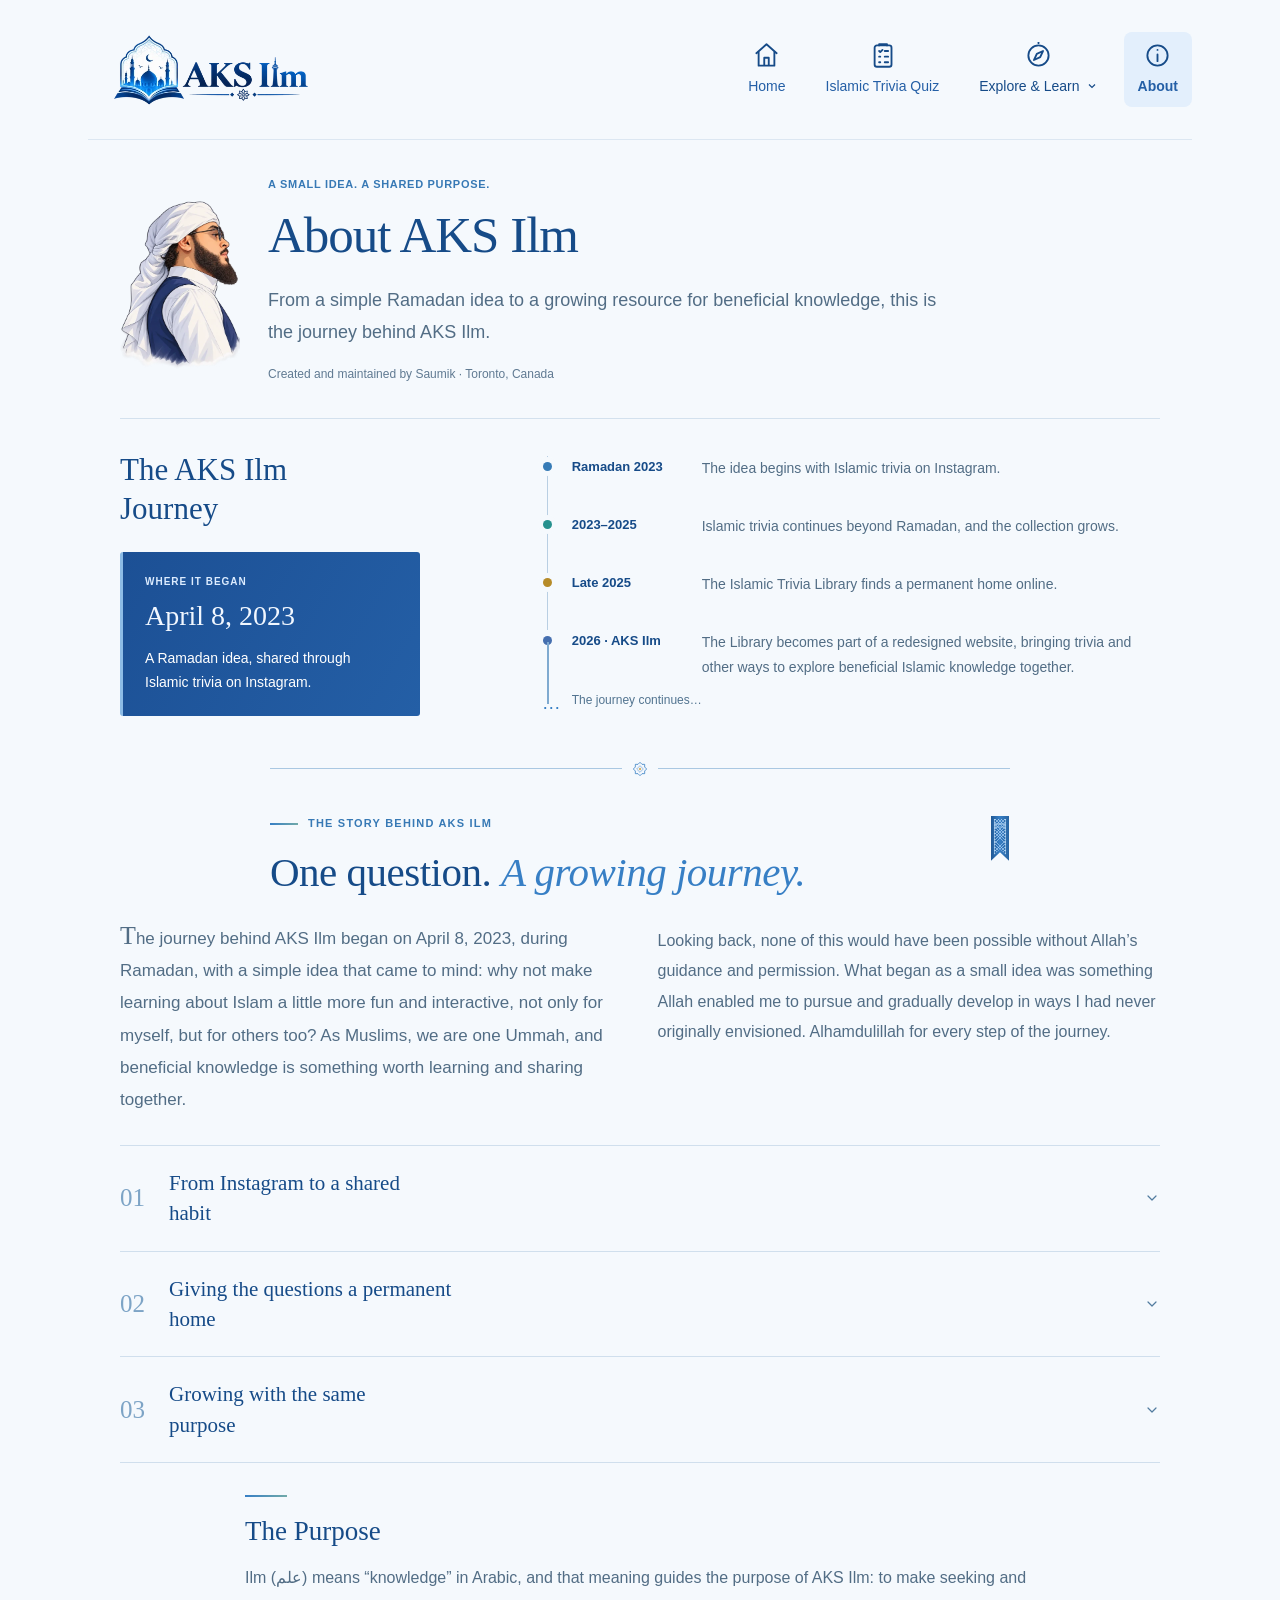
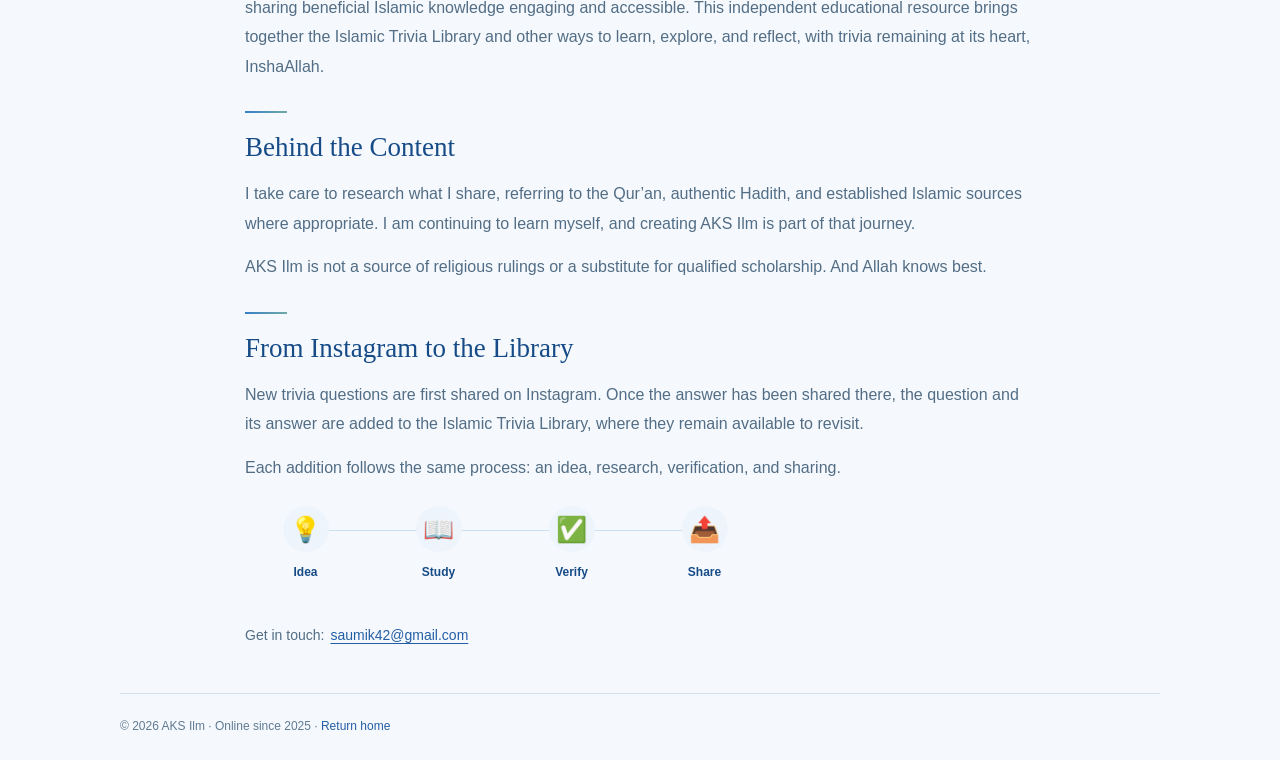
==== commit 9669bd89: "Clarify footer launch date as Online since 2025" ====
--- a/about.html
+++ b/about.html
@@ -1,4 +1,4 @@
-<!doctype html><html lang="en"><head><meta charset="utf-8"><meta name="viewport" content="width=device-width,initial-scale=1"><title>About AKS Ilm</title><meta name="description" content="The story, purpose, and journey behind AKS Ilm — Islamic Trivia & Learning."><link rel="stylesheet" href="./shared.css?v=logo-size-2"><link rel="icon" href="./favicon.ico" sizes="16x16 32x32 48x48 64x64"><link rel="icon" type="image/png" sizes="64x64" href="./assets/favicon.png"><link rel="apple-touch-icon" sizes="180x180" href="./assets/apple-touch-icon.png"><link rel="stylesheet" href="./about-redesign.css?v=21"><link rel="stylesheet" href="./site-navigation.css?v=6"><script defer src="./site-navigation.js?v=1"></script><link rel="stylesheet" href="./readability.css?v=1"></head><body><div id="aks-about-page"><div class="site-nav aks-site-header"><a class="site-brand" href="./index.html"><img class="site-logo" src="./assets/logo-transparent-480.webp" srcset="./assets/logo-transparent-480.webp 480w, ./assets/logo-transparent-960.webp 960w" sizes="(max-width: 380px) 138px, (max-width: 600px) 176px, 220px" alt="AKS Ilm — Islamic Trivia &amp; Learning" width="960" height="320"></a><nav class="aks-nav-links" aria-label="Main navigation"><a href="./index.html"><svg class="aks-nav-icon" aria-hidden="true" focusable="false" viewBox="0 0 24 24" fill="none" stroke="currentColor" stroke-width="1.65" stroke-linecap="round" stroke-linejoin="round"><path d="m3 10 9-8 9 8"/><path d="M5 9v12h14V9M10 21v-7h4v7"/></svg><span class="aks-nav-label">Home</span></a><a href="./trivia.html"><svg class="aks-nav-icon" aria-hidden="true" focusable="false" viewBox="0 0 24 24" fill="none" stroke="currentColor" stroke-width="1.65" stroke-linecap="round" stroke-linejoin="round"><rect x="5" y="3" width="15" height="19" rx="2"/><path d="M9 3V2h7v1M9 8l1 1 2-2M14 8h3M9 13h1M14 13h3M9 18h1M14 18h3"/></svg><span class="aks-nav-label">Islamic Trivia Quiz</span></a><details class="aks-explore"><summary><svg class="aks-nav-icon" aria-hidden="true" focusable="false" viewBox="0 0 24 24" fill="none" stroke="currentColor" stroke-width="1.65" stroke-linecap="round" stroke-linejoin="round"><circle cx="12" cy="12" r="9"/><path d="m16 8-2.5 5.5L8 16l2.5-5.5L16 8ZM12 1V0"/></svg><span class="aks-nav-label">Explore &amp; Learn <svg class="aks-nav-chevron" aria-hidden="true" viewBox="0 0 16 16" width="12" height="12" fill="none" stroke="currentColor" stroke-width="1.6"><path d="m4 6 4 4 4-4"/></svg></span></summary><div class="aks-explore-panel"><a href="./library.html"><img class="aks-menu-illustration" src="./assets/feature-library.webp" width="32" height="32" alt="" aria-hidden="true" decoding="async"><span>Islamic Trivia Library</span></a><a href="./prophets.html"><img class="aks-menu-illustration" src="./assets/feature-prophets.webp" width="32" height="32" alt="" aria-hidden="true" decoding="async"><span>The Prophets</span></a><a href="./places.html"><img class="aks-menu-illustration" src="./assets/feature-places.webp" width="32" height="32" alt="" aria-hidden="true" decoding="async"><span>Islamic Places</span></a><a href="./kabah.html"><img class="aks-menu-illustration" src="./assets/feature-kabah.webp" width="32" height="32" alt="" aria-hidden="true" decoding="async"><span>Distance to the Kaʿbah</span></a><a href="./index.html#term"><img class="aks-menu-illustration" src="./assets/feature-term.webp" width="32" height="32" alt="" aria-hidden="true" decoding="async"><span>Learn an Islamic Term</span></a><a href="./masjid.html"><img class="aks-menu-illustration" src="./assets/feature-masjid.webp" width="32" height="32" alt="" aria-hidden="true" decoding="async"><span>Discover the Masjid</span></a><a href="./index.html#reminder"><img class="aks-menu-illustration" src="./assets/feature-reminder.webp" width="32" height="32" alt="" aria-hidden="true" decoding="async"><span>Beneficial Reminder</span></a></div></details><a href="./about.html" aria-current="page"><svg class="aks-nav-icon" aria-hidden="true" focusable="false" viewBox="0 0 24 24" fill="none" stroke="currentColor" stroke-width="1.65" stroke-linecap="round" stroke-linejoin="round"><circle cx="12" cy="12" r="9"/><path d="M12 11v6M12 7h.01"/></svg><span class="aks-nav-label">About</span></a></nav></div><div class="ae-shell"><main>
+<!doctype html><html lang="en"><head><meta name="theme-color" content="#2e5591"><meta charset="utf-8"><meta name="viewport" content="width=device-width,initial-scale=1"><title>About AKS Ilm</title><meta name="description" content="The story, purpose, and journey behind AKS Ilm — Islamic Trivia & Learning."><link rel="stylesheet" href="./shared.css?v=logo-size-2"><link rel="icon" href="./favicon.ico" sizes="16x16 32x32 48x48 64x64"><link rel="icon" type="image/png" sizes="64x64" href="./assets/favicon.png"><link rel="apple-touch-icon" sizes="180x180" href="./assets/apple-touch-icon.png"><link rel="stylesheet" href="./about-redesign.css?v=21"><link rel="stylesheet" href="./site-navigation.css?v=6"><script defer src="./site-navigation.js?v=1"></script><link rel="stylesheet" href="./readability.css?v=2"></head><body><div id="aks-about-page"><div class="site-nav aks-site-header"><a class="site-brand" href="./index.html"><img class="site-logo" src="./assets/logo-transparent-480.webp" srcset="./assets/logo-transparent-480.webp 480w, ./assets/logo-transparent-960.webp 960w" sizes="(max-width: 380px) 138px, (max-width: 600px) 176px, 220px" alt="AKS Ilm — Islamic Trivia &amp; Learning" width="960" height="320"></a><nav class="aks-nav-links" aria-label="Main navigation"><a href="./index.html"><svg class="aks-nav-icon" aria-hidden="true" focusable="false" viewBox="0 0 24 24" fill="none" stroke="currentColor" stroke-width="1.65" stroke-linecap="round" stroke-linejoin="round"><path d="m3 10 9-8 9 8"/><path d="M5 9v12h14V9M10 21v-7h4v7"/></svg><span class="aks-nav-label">Home</span></a><a href="./trivia.html"><svg class="aks-nav-icon" aria-hidden="true" focusable="false" viewBox="0 0 24 24" fill="none" stroke="currentColor" stroke-width="1.65" stroke-linecap="round" stroke-linejoin="round"><rect x="5" y="3" width="15" height="19" rx="2"/><path d="M9 3V2h7v1M9 8l1 1 2-2M14 8h3M9 13h1M14 13h3M9 18h1M14 18h3"/></svg><span class="aks-nav-label">Islamic Trivia Quiz</span></a><details class="aks-explore"><summary><svg class="aks-nav-icon" aria-hidden="true" focusable="false" viewBox="0 0 24 24" fill="none" stroke="currentColor" stroke-width="1.65" stroke-linecap="round" stroke-linejoin="round"><circle cx="12" cy="12" r="9"/><path d="m16 8-2.5 5.5L8 16l2.5-5.5L16 8ZM12 1V0"/></svg><span class="aks-nav-label">Explore &amp; Learn <svg class="aks-nav-chevron" aria-hidden="true" viewBox="0 0 16 16" width="12" height="12" fill="none" stroke="currentColor" stroke-width="1.6"><path d="m4 6 4 4 4-4"/></svg></span></summary><div class="aks-explore-panel"><a href="./library.html"><img class="aks-menu-illustration" src="./assets/feature-library.webp" width="32" height="32" alt="" aria-hidden="true" decoding="async"><span>Islamic Trivia Library</span></a><a href="./prophets.html"><img class="aks-menu-illustration" src="./assets/feature-prophets.webp" width="32" height="32" alt="" aria-hidden="true" decoding="async"><span>The Prophets</span></a><a href="./places.html"><img class="aks-menu-illustration" src="./assets/feature-places.webp" width="32" height="32" alt="" aria-hidden="true" decoding="async"><span>Islamic Places</span></a><a href="./kabah.html"><img class="aks-menu-illustration" src="./assets/feature-kabah.webp" width="32" height="32" alt="" aria-hidden="true" decoding="async"><span>Distance to the Kaʿbah</span></a><a href="./index.html#term"><img class="aks-menu-illustration" src="./assets/feature-term.webp" width="32" height="32" alt="" aria-hidden="true" decoding="async"><span>Learn an Islamic Term</span></a><a href="./masjid.html"><img class="aks-menu-illustration" src="./assets/feature-masjid.webp" width="32" height="32" alt="" aria-hidden="true" decoding="async"><span>Discover the Masjid</span></a><a href="./index.html#reminder"><img class="aks-menu-illustration" src="./assets/feature-reminder.webp" width="32" height="32" alt="" aria-hidden="true" decoding="async"><span>Beneficial Reminder</span></a></div></details><a href="./about.html" aria-current="page"><svg class="aks-nav-icon" aria-hidden="true" focusable="false" viewBox="0 0 24 24" fill="none" stroke="currentColor" stroke-width="1.65" stroke-linecap="round" stroke-linejoin="round"><circle cx="12" cy="12" r="9"/><path d="M12 11v6M12 7h.01"/></svg><span class="aks-nav-label">About</span></a></nav></div><div class="ae-shell"><main>
 <section class="ae-hero">
   <button class="ae-portrait ae-portrait-trigger" type="button" aria-label="A short message from Saumik" aria-haspopup="dialog" aria-controls="ae-creator-dialog"><img src="./assets/about-saumik-portrait-lighter.webp" srcset="./assets/about-saumik-portrait-lighter.webp 360w, ./assets/about-saumik-portrait-lighter-720.webp 720w" sizes="(max-width:760px) 64px, 120px" width="360" height="532" alt="Illustrated portrait of Saumik, the creator of AKS Ilm" decoding="async" fetchpriority="high"></button>
   <div class="ae-hero-copy"><p class="ae-eyebrow"><span>A small idea.</span> <span>A shared purpose.</span></p><h1>About AKS Ilm</h1><p class="ae-lede">From a simple Ramadan idea to a growing resource for beneficial knowledge, this is the journey behind AKS Ilm.</p><p class="ae-credit">Created and maintained by Saumik · Toronto, Canada</p></div>
@@ -37,7 +37,7 @@
 </section>
 </div>
 <p class="ae-contact">Get in touch: <a href="mailto:saumik42@gmail.com">saumik42@gmail.com</a></p>
-<dialog id="ae-creator-dialog" class="ae-creator-dialog" aria-labelledby="ae-creator-title" aria-describedby="ae-creator-bio ae-creator-thanks"><button class="ae-dialog-close" type="button" aria-label="Close message" autofocus><svg aria-hidden="true" viewBox="0 0 24 24" width="19" height="19" fill="none" stroke="currentColor" stroke-width="1.6" stroke-linecap="round"><path d="m6 6 12 12M18 6 6 18"/></svg></button><p class="ae-dialog-label">About me</p><h2 id="ae-creator-title">Assalamu alaikum,<br>I’m Saumik.</h2><p id="ae-creator-bio">I was born in Dhaka and raised in Toronto from the age of 2.</p><p id="ae-creator-thanks" class="ae-dialog-thanks">Thank you for being a part of my AKS Ilm journey.</p></dialog><script>(()=>{const trigger=document.querySelector('.ae-portrait-trigger');const dialog=document.getElementById('ae-creator-dialog');const close=()=>dialog.close();trigger.addEventListener('click',()=>dialog.showModal());dialog.querySelector('.ae-dialog-close').addEventListener('click',close);dialog.addEventListener('click',e=>{const b=dialog.getBoundingClientRect();if(e.target===dialog&&(e.clientX<b.left||e.clientX>b.right||e.clientY<b.top||e.clientY>b.bottom))close()});dialog.addEventListener('close',()=>trigger.focus());})();</script></main><footer class="ae-footer">© 2026 AKS Ilm · Est. 2025 · <a href="./index.html">Return home</a></footer></div><script>
+<dialog id="ae-creator-dialog" class="ae-creator-dialog" aria-labelledby="ae-creator-title" aria-describedby="ae-creator-bio ae-creator-thanks"><button class="ae-dialog-close" type="button" aria-label="Close message" autofocus><svg aria-hidden="true" viewBox="0 0 24 24" width="19" height="19" fill="none" stroke="currentColor" stroke-width="1.6" stroke-linecap="round"><path d="m6 6 12 12M18 6 6 18"/></svg></button><p class="ae-dialog-label">About me</p><h2 id="ae-creator-title">Assalamu alaikum,<br>I’m Saumik.</h2><p id="ae-creator-bio">I was born in Dhaka and raised in Toronto from the age of 2.</p><p id="ae-creator-thanks" class="ae-dialog-thanks">Thank you for being a part of my AKS Ilm journey.</p></dialog><script>(()=>{const trigger=document.querySelector('.ae-portrait-trigger');const dialog=document.getElementById('ae-creator-dialog');const close=()=>dialog.close();trigger.addEventListener('click',()=>dialog.showModal());dialog.querySelector('.ae-dialog-close').addEventListener('click',close);dialog.addEventListener('click',e=>{const b=dialog.getBoundingClientRect();if(e.target===dialog&&(e.clientX<b.left||e.clientX>b.right||e.clientY<b.top||e.clientY>b.bottom))close()});dialog.addEventListener('close',()=>trigger.focus());})();</script></main><footer class="ae-footer">© 2026 AKS Ilm · Online since 2025 · <a href="./index.html">Return home</a></footer></div><script>
 (()=>{const root=document.getElementById('aks-about-page');const chapters=root.querySelectorAll('.ae-chapter');chapters.forEach(chapter=>chapter.addEventListener('toggle',()=>{if(chapter.open)chapters.forEach(other=>{if(other!==chapter)other.open=false;});}));})();
 </script></div><script>
 (()=>{const root=document.getElementById('aks-about-page');const milestone=root&&root.querySelector('.ae-journey li:last-child');if(!milestone)return;const reduced=window.matchMedia('(prefers-reduced-motion: reduce)');let observer=null;const showStill=()=>{if(observer)observer.disconnect();milestone.classList.remove('is-journey-animated');milestone.classList.add('is-journey-revealed')};if(reduced.matches||!('IntersectionObserver' in window)){showStill();return}observer=new IntersectionObserver(entries=>{if(entries.some(entry=>entry.isIntersecting)){milestone.classList.add('is-journey-revealed','is-journey-animated');observer.disconnect()}},{threshold:.45});observer.observe(milestone);const onPreference=event=>{if(event.matches)showStill()};if(reduced.addEventListener)reduced.addEventListener('change',onPreference);})();
--- a/readability.css
+++ b/readability.css
@@ -10,3 +10,6 @@
 #placeholder.placeholder{padding:12px 18px;margin-top:12px;border:0;background:transparent;box-shadow:none}
 #placeholder .placeholder-note{margin:0;max-width:none;color:#526b81;font-size:13px;line-height:1.6;text-align:center}
 .library-end[hidden]{display:none!important}
+
+/* Isolate link arrows from underlines on surrounding text. */
+.link-arrow{display:inline-block;text-decoration:none!important}
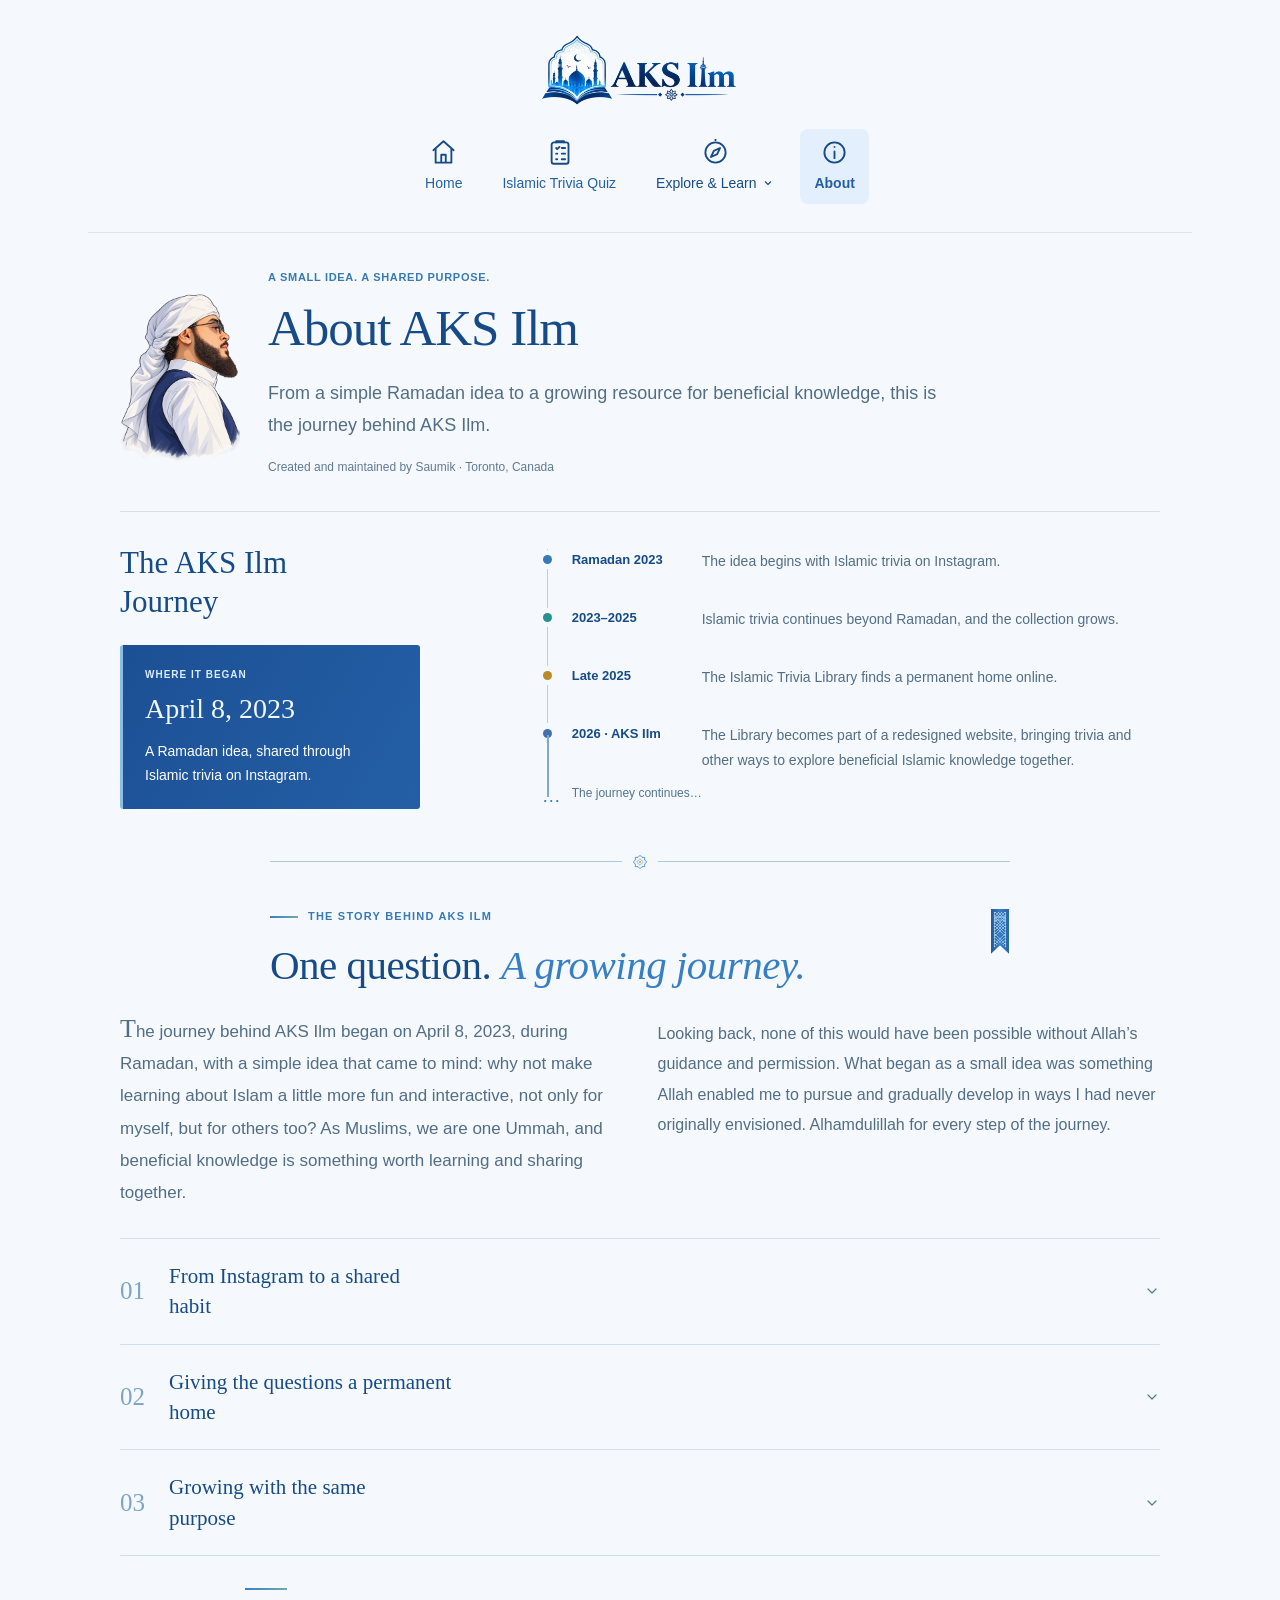
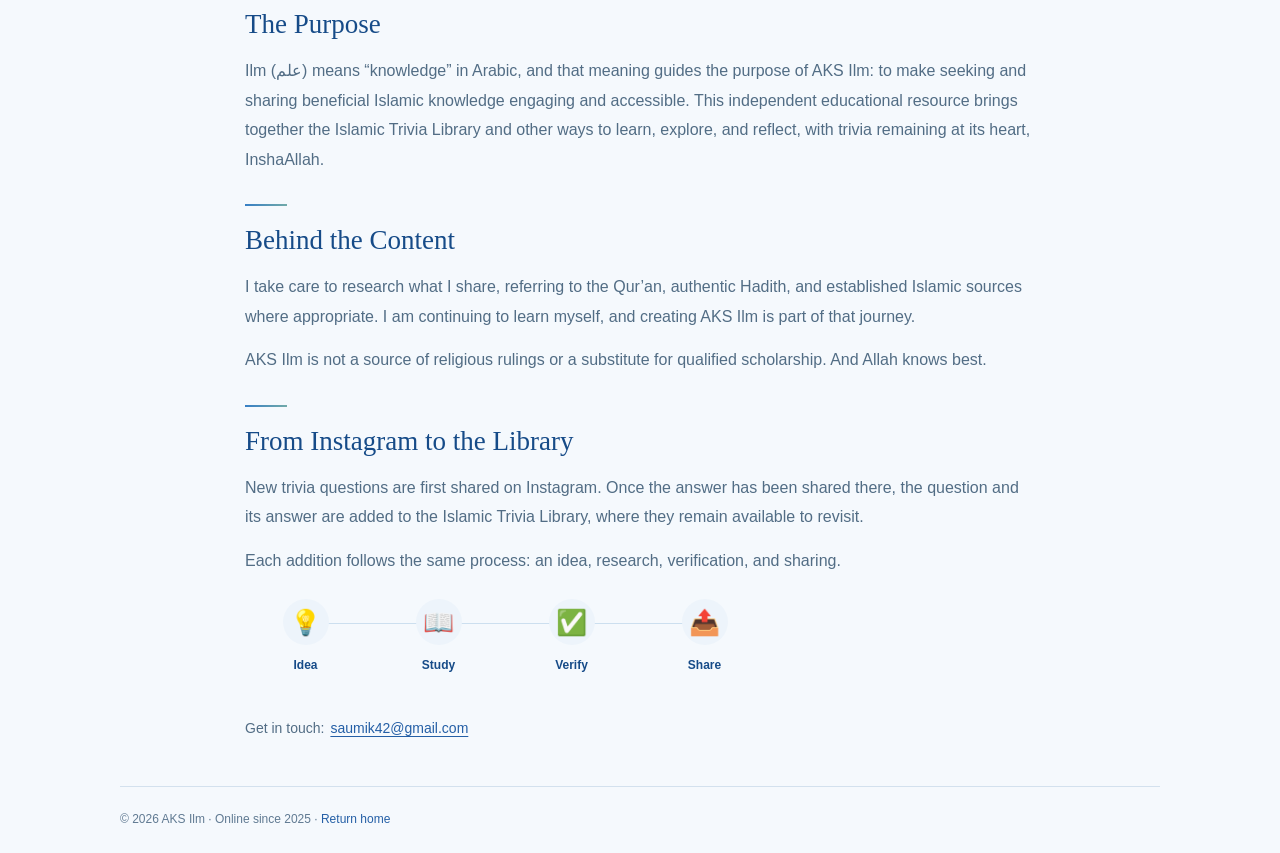
==== commit 0813209a: "Add subtle inner-page blue edges and refine source-link underlines" ====
--- a/about.html
+++ b/about.html
@@ -1,4 +1,4 @@
-<!doctype html><html lang="en"><head><meta name="theme-color" content="#2e5591"><meta charset="utf-8"><meta name="viewport" content="width=device-width,initial-scale=1"><title>About AKS Ilm</title><meta name="description" content="The story, purpose, and journey behind AKS Ilm — Islamic Trivia & Learning."><link rel="stylesheet" href="./shared.css?v=logo-size-2"><link rel="icon" href="./favicon.ico" sizes="16x16 32x32 48x48 64x64"><link rel="icon" type="image/png" sizes="64x64" href="./assets/favicon.png"><link rel="apple-touch-icon" sizes="180x180" href="./assets/apple-touch-icon.png"><link rel="stylesheet" href="./about-redesign.css?v=21"><link rel="stylesheet" href="./site-navigation.css?v=6"><script defer src="./site-navigation.js?v=1"></script><link rel="stylesheet" href="./readability.css?v=2"></head><body><div id="aks-about-page"><div class="site-nav aks-site-header"><a class="site-brand" href="./index.html"><img class="site-logo" src="./assets/logo-transparent-480.webp" srcset="./assets/logo-transparent-480.webp 480w, ./assets/logo-transparent-960.webp 960w" sizes="(max-width: 380px) 138px, (max-width: 600px) 176px, 220px" alt="AKS Ilm — Islamic Trivia &amp; Learning" width="960" height="320"></a><nav class="aks-nav-links" aria-label="Main navigation"><a href="./index.html"><svg class="aks-nav-icon" aria-hidden="true" focusable="false" viewBox="0 0 24 24" fill="none" stroke="currentColor" stroke-width="1.65" stroke-linecap="round" stroke-linejoin="round"><path d="m3 10 9-8 9 8"/><path d="M5 9v12h14V9M10 21v-7h4v7"/></svg><span class="aks-nav-label">Home</span></a><a href="./trivia.html"><svg class="aks-nav-icon" aria-hidden="true" focusable="false" viewBox="0 0 24 24" fill="none" stroke="currentColor" stroke-width="1.65" stroke-linecap="round" stroke-linejoin="round"><rect x="5" y="3" width="15" height="19" rx="2"/><path d="M9 3V2h7v1M9 8l1 1 2-2M14 8h3M9 13h1M14 13h3M9 18h1M14 18h3"/></svg><span class="aks-nav-label">Islamic Trivia Quiz</span></a><details class="aks-explore"><summary><svg class="aks-nav-icon" aria-hidden="true" focusable="false" viewBox="0 0 24 24" fill="none" stroke="currentColor" stroke-width="1.65" stroke-linecap="round" stroke-linejoin="round"><circle cx="12" cy="12" r="9"/><path d="m16 8-2.5 5.5L8 16l2.5-5.5L16 8ZM12 1V0"/></svg><span class="aks-nav-label">Explore &amp; Learn <svg class="aks-nav-chevron" aria-hidden="true" viewBox="0 0 16 16" width="12" height="12" fill="none" stroke="currentColor" stroke-width="1.6"><path d="m4 6 4 4 4-4"/></svg></span></summary><div class="aks-explore-panel"><a href="./library.html"><img class="aks-menu-illustration" src="./assets/feature-library.webp" width="32" height="32" alt="" aria-hidden="true" decoding="async"><span>Islamic Trivia Library</span></a><a href="./prophets.html"><img class="aks-menu-illustration" src="./assets/feature-prophets.webp" width="32" height="32" alt="" aria-hidden="true" decoding="async"><span>The Prophets</span></a><a href="./places.html"><img class="aks-menu-illustration" src="./assets/feature-places.webp" width="32" height="32" alt="" aria-hidden="true" decoding="async"><span>Islamic Places</span></a><a href="./kabah.html"><img class="aks-menu-illustration" src="./assets/feature-kabah.webp" width="32" height="32" alt="" aria-hidden="true" decoding="async"><span>Distance to the Kaʿbah</span></a><a href="./index.html#term"><img class="aks-menu-illustration" src="./assets/feature-term.webp" width="32" height="32" alt="" aria-hidden="true" decoding="async"><span>Learn an Islamic Term</span></a><a href="./masjid.html"><img class="aks-menu-illustration" src="./assets/feature-masjid.webp" width="32" height="32" alt="" aria-hidden="true" decoding="async"><span>Discover the Masjid</span></a><a href="./index.html#reminder"><img class="aks-menu-illustration" src="./assets/feature-reminder.webp" width="32" height="32" alt="" aria-hidden="true" decoding="async"><span>Beneficial Reminder</span></a></div></details><a href="./about.html" aria-current="page"><svg class="aks-nav-icon" aria-hidden="true" focusable="false" viewBox="0 0 24 24" fill="none" stroke="currentColor" stroke-width="1.65" stroke-linecap="round" stroke-linejoin="round"><circle cx="12" cy="12" r="9"/><path d="M12 11v6M12 7h.01"/></svg><span class="aks-nav-label">About</span></a></nav></div><div class="ae-shell"><main>
+<!doctype html><html lang="en"><head><meta name="theme-color" content="#2e5591"><meta charset="utf-8"><meta name="viewport" content="width=device-width,initial-scale=1"><title>About AKS Ilm</title><meta name="description" content="The story, purpose, and journey behind AKS Ilm — Islamic Trivia & Learning."><link rel="stylesheet" href="./shared.css?v=logo-size-2"><link rel="icon" href="./favicon.ico" sizes="16x16 32x32 48x48 64x64"><link rel="icon" type="image/png" sizes="64x64" href="./assets/favicon.png"><link rel="apple-touch-icon" sizes="180x180" href="./assets/apple-touch-icon.png"><link rel="stylesheet" href="./about-redesign.css?v=21"><link rel="stylesheet" href="./site-navigation.css?v=6"><script defer src="./site-navigation.js?v=1"></script><link rel="stylesheet" href="./readability.css?v=5"></head><body class="aks-soft-page-edges"><div id="aks-about-page"><div class="site-nav aks-site-header"><a class="site-brand" href="./index.html"><img class="site-logo" src="./assets/logo-transparent-480.webp" srcset="./assets/logo-transparent-480.webp 480w, ./assets/logo-transparent-960.webp 960w" sizes="(max-width: 380px) 138px, (max-width: 600px) 176px, 220px" alt="AKS Ilm — Islamic Trivia &amp; Learning" width="960" height="320"></a><nav class="aks-nav-links" aria-label="Main navigation"><a href="./index.html"><svg class="aks-nav-icon" aria-hidden="true" focusable="false" viewBox="0 0 24 24" fill="none" stroke="currentColor" stroke-width="1.65" stroke-linecap="round" stroke-linejoin="round"><path d="m3 10 9-8 9 8"/><path d="M5 9v12h14V9M10 21v-7h4v7"/></svg><span class="aks-nav-label">Home</span></a><a href="./trivia.html"><svg class="aks-nav-icon" aria-hidden="true" focusable="false" viewBox="0 0 24 24" fill="none" stroke="currentColor" stroke-width="1.65" stroke-linecap="round" stroke-linejoin="round"><rect x="5" y="3" width="15" height="19" rx="2"/><path d="M9 3V2h7v1M9 8l1 1 2-2M14 8h3M9 13h1M14 13h3M9 18h1M14 18h3"/></svg><span class="aks-nav-label">Islamic Trivia Quiz</span></a><details class="aks-explore"><summary><svg class="aks-nav-icon" aria-hidden="true" focusable="false" viewBox="0 0 24 24" fill="none" stroke="currentColor" stroke-width="1.65" stroke-linecap="round" stroke-linejoin="round"><circle cx="12" cy="12" r="9"/><path d="m16 8-2.5 5.5L8 16l2.5-5.5L16 8ZM12 1V0"/></svg><span class="aks-nav-label">Explore &amp; Learn <svg class="aks-nav-chevron" aria-hidden="true" viewBox="0 0 16 16" width="12" height="12" fill="none" stroke="currentColor" stroke-width="1.6"><path d="m4 6 4 4 4-4"/></svg></span></summary><div class="aks-explore-panel"><a href="./library.html"><img class="aks-menu-illustration" src="./assets/feature-library.webp" width="32" height="32" alt="" aria-hidden="true" decoding="async"><span>Islamic Trivia Library</span></a><a href="./prophets.html"><img class="aks-menu-illustration" src="./assets/feature-prophets.webp" width="32" height="32" alt="" aria-hidden="true" decoding="async"><span>The Prophets</span></a><a href="./places.html"><img class="aks-menu-illustration" src="./assets/feature-places.webp" width="32" height="32" alt="" aria-hidden="true" decoding="async"><span>Islamic Places</span></a><a href="./kabah.html"><img class="aks-menu-illustration" src="./assets/feature-kabah.webp" width="32" height="32" alt="" aria-hidden="true" decoding="async"><span>Distance to the Kaʿbah</span></a><a href="./index.html#term"><img class="aks-menu-illustration" src="./assets/feature-term.webp" width="32" height="32" alt="" aria-hidden="true" decoding="async"><span>Learn an Islamic Term</span></a><a href="./masjid.html"><img class="aks-menu-illustration" src="./assets/feature-masjid.webp" width="32" height="32" alt="" aria-hidden="true" decoding="async"><span>Discover the Masjid</span></a><a href="./index.html#reminder"><img class="aks-menu-illustration" src="./assets/feature-reminder.webp" width="32" height="32" alt="" aria-hidden="true" decoding="async"><span>Beneficial Reminder</span></a></div></details><a href="./about.html" aria-current="page"><svg class="aks-nav-icon" aria-hidden="true" focusable="false" viewBox="0 0 24 24" fill="none" stroke="currentColor" stroke-width="1.65" stroke-linecap="round" stroke-linejoin="round"><circle cx="12" cy="12" r="9"/><path d="M12 11v6M12 7h.01"/></svg><span class="aks-nav-label">About</span></a></nav></div><div class="ae-shell"><main>
 <section class="ae-hero">
   <button class="ae-portrait ae-portrait-trigger" type="button" aria-label="A short message from Saumik" aria-haspopup="dialog" aria-controls="ae-creator-dialog"><img src="./assets/about-saumik-portrait-lighter.webp" srcset="./assets/about-saumik-portrait-lighter.webp 360w, ./assets/about-saumik-portrait-lighter-720.webp 720w" sizes="(max-width:760px) 64px, 120px" width="360" height="532" alt="Illustrated portrait of Saumik, the creator of AKS Ilm" decoding="async" fetchpriority="high"></button>
   <div class="ae-hero-copy"><p class="ae-eyebrow"><span>A small idea.</span> <span>A shared purpose.</span></p><h1>About AKS Ilm</h1><p class="ae-lede">From a simple Ramadan idea to a growing resource for beneficial knowledge, this is the journey behind AKS Ilm.</p><p class="ae-credit">Created and maintained by Saumik · Toronto, Canada</p></div>
--- a/site-navigation.css
+++ b/site-navigation.css
@@ -62,3 +62,11 @@
 /* Keep illustrations beside their labels despite homepage navigation styles. */
 .aks-site-header .aks-nav-links .aks-explore-panel>a{display:flex;flex-direction:row;align-items:center;justify-content:flex-start;gap:11px;text-align:left}
 .aks-site-header .aks-nav-links .aks-explore-panel>a>span{display:block;flex:1;white-space:normal}
+
+/* Centre feature-page branding without changing logo dimensions. */
+.aks-site-header.site-nav{display:flex;flex-direction:column;align-items:center;gap:18px}
+.aks-site-header.site-nav .site-brand{align-self:center;margin-inline:auto;text-align:center}
+.aks-site-header.site-nav .site-logo{margin-inline:auto}
+.aks-site-header.site-nav .brand-tagline{text-align:center}
+.aks-site-header.site-nav .aks-nav-links{justify-content:center}
+@media(max-width:600px){.aks-site-header.site-nav .aks-nav-links{justify-content:space-between}}
--- a/readability.css
+++ b/readability.css
@@ -1,3 +1,7 @@
+/* QPC Uthmani Hafs supplied by Quran Foundation; paired with verified QPC-script passages.
+   Keep punctuation in Amiri: the QPC font reserves some punctuation glyph positions. */
+@font-face{font-family:'AKS QPC Hafs';font-style:normal;font-weight:400;font-display:swap;src:url('https://verses.quran.foundation/fonts/quran/hafs/uthmanic_hafs/UthmanicHafs1Ver18.woff2') format('woff2');unicode-range:U+0600-060B,U+060D-06FF,U+0750-077F,U+08A0-08FF,U+FB50-FDFF,U+FE70-FEFF}
+@font-face{font-family:'Amiri';font-style:normal;font-weight:400;font-display:swap;src:url('https://fonts.gstatic.com/s/amiri/v30/J7aRnpd8CGxBHqUp.ttf') format('truetype')}
 /* Readable supporting text on light surfaces. */
 .page-foot{color:#526b81}
 .page-heading p,.feature-page-heading p{color:#526b81}
@@ -13,3 +17,40 @@
 
 /* Isolate link arrows from underlines on surrounding text. */
 .link-arrow{display:inline-block;text-decoration:none!important}
+
+/* Match feature-page introduction alignment and brand colour. */
+.feature .header.feature-page-heading h1{color:#164b88}
+#aks-masjid-art .art-shell>header{text-align:center}
+#aks-masjid-art .art-shell>header .art-intro{margin-inline:auto}
+
+/* Keep the four-story question compact without changing other questions. */
+#sk-trivia-randomizer .sk-question:has(.aks-story-list){text-wrap:pretty;line-height:1.4}
+#sk-trivia-randomizer .sk-question .aks-story-list{margin-top:7px;font-size:16px;line-height:1.45}
+#sk-trivia-randomizer .sk-question .aks-story-row{margin-top:3px;text-wrap:pretty}
+.library-question h3 .aks-story-list,.sk-review-question .aks-story-list{font-size:15px;line-height:1.45;margin-top:7px}
+.library-question h3 .aks-story-row,.sk-review-question .aks-story-row{margin-top:3px;text-wrap:pretty}
+
+/* Compact quotations, supplications, blanks and clue lists. */
+.aks-q-text{display:block;white-space:pre-line}
+.aks-q-text+.aks-q-text{margin-top:7px}
+.aks-q-prompt{font-weight:700}
+.aks-q-passage,.aks-q-translation,.aks-q-clue{font-weight:400;line-height:1.5}
+.aks-q-clue+.aks-q-clue{margin-top:3px}
+.aks-q-arabic{font:400 25px/1.8 'AKS QPC Hafs','Amiri','Times New Roman',serif;text-align:center;direction:rtl}
+.aks-q-translation{text-align:center}
+#sk-trivia-randomizer .sk-question .aks-q-passage,#sk-trivia-randomizer .sk-question .aks-q-clue{font-size:16px}
+#sk-trivia-randomizer .sk-question .aks-q-translation{font-size:14px;color:#526b81}
+.library-question h3 .aks-q-passage,.library-question h3 .aks-q-clue,.library-question h3 .aks-q-translation{font-size:15px}
+.quiz-print-question .aks-q-passage,.quiz-print-question .aks-q-clue,.quiz-print-question .aks-q-translation{font-size:inherit}
+.quiz-print-question .aks-q-text+.aks-q-text{margin-top:4px}
+.quiz-print-question .aks-q-arabic{font-size:20px}
+
+
+/* Gentle page edges and source-link styling; screen-only so printing stays unchanged. */
+@media screen{
+ body.aks-soft-page-edges{background-image:linear-gradient(90deg,#eaf3ff 0%,#f6faff 19%,#fff 38%,#fff 62%,#f6faff 81%,#eaf3ff 100%)}
+ body .shahadah-source a,body .smile-copy a,body #term-reference a,body a.reference,body .reference a,body a.art-source{
+  color:#2e5591;text-decoration-line:underline;text-decoration-style:dotted;text-decoration-color:#8ba9cd;text-decoration-thickness:1px;text-underline-offset:4px
+ }
+ body .reminder cite a{color:#dce9f7;text-decoration-line:underline;text-decoration-style:dotted;text-decoration-color:#a9c7e8;text-decoration-thickness:1px;text-underline-offset:4px}
+}
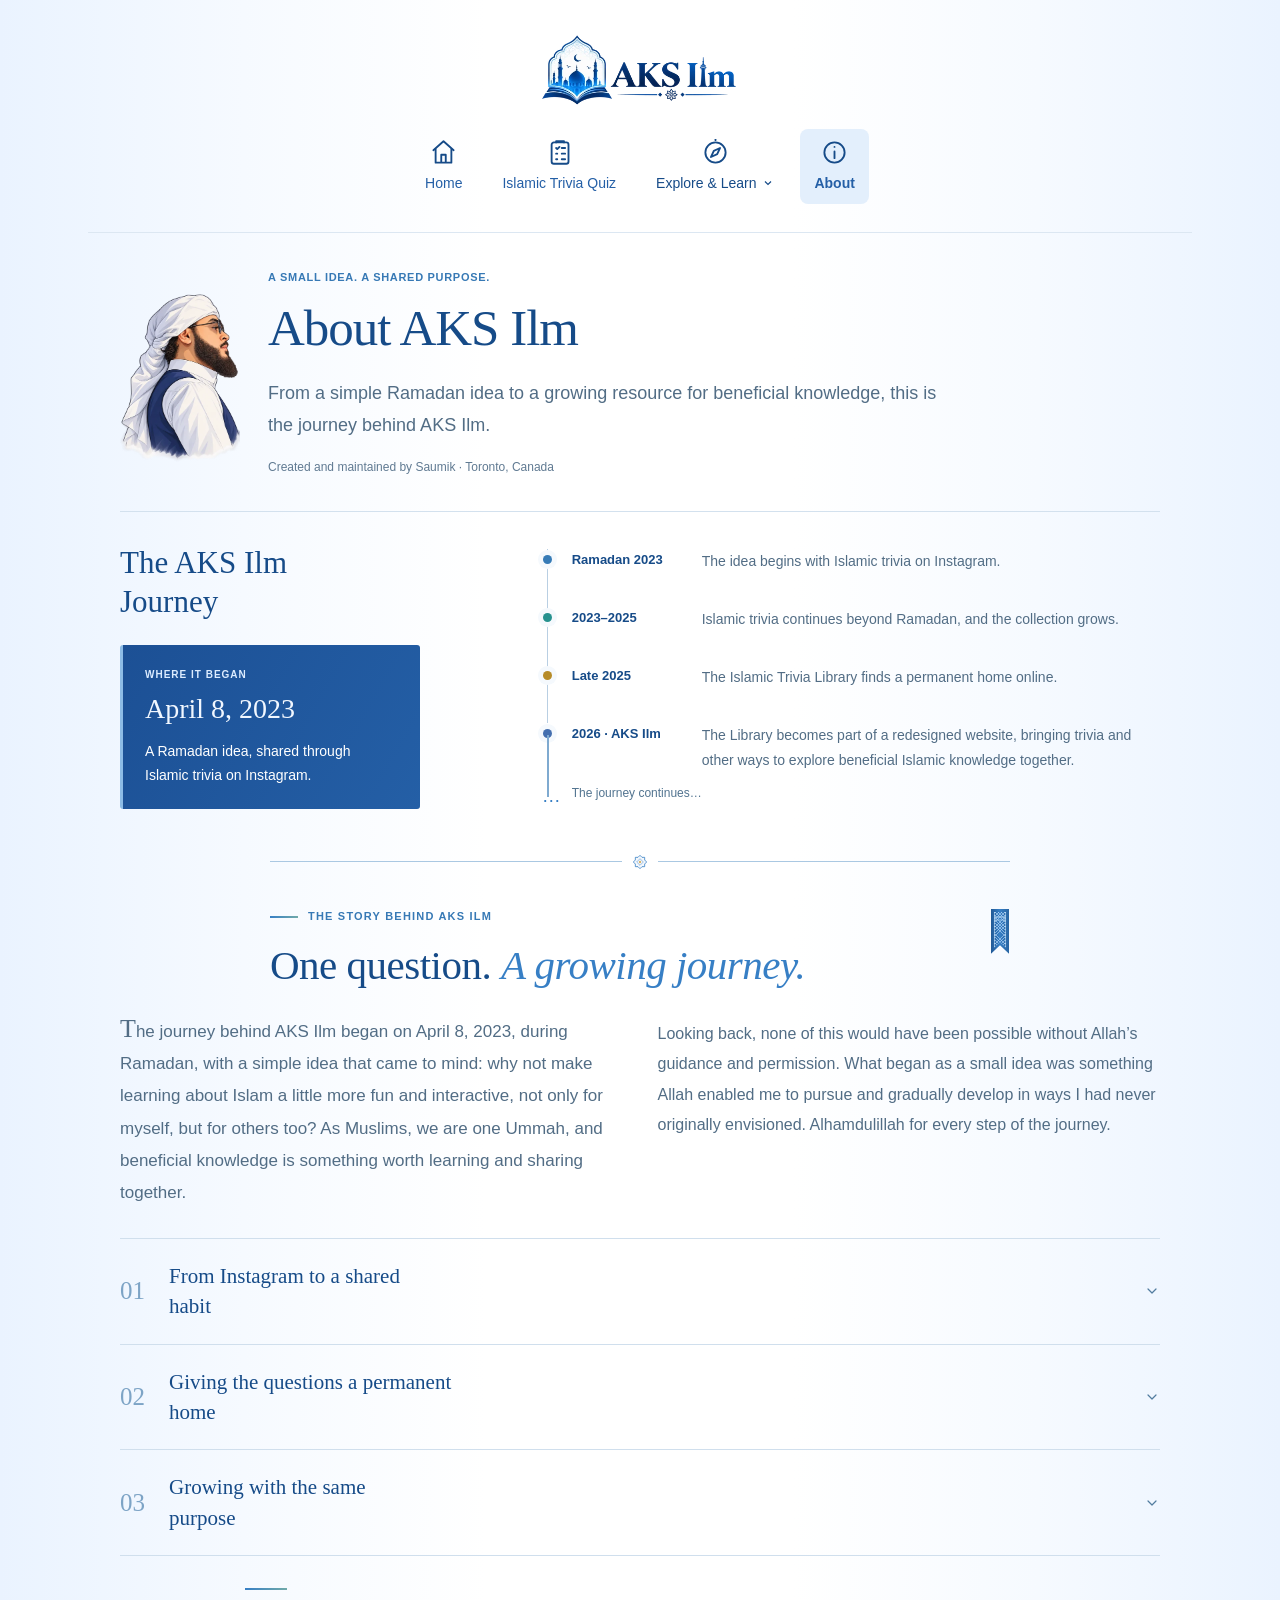
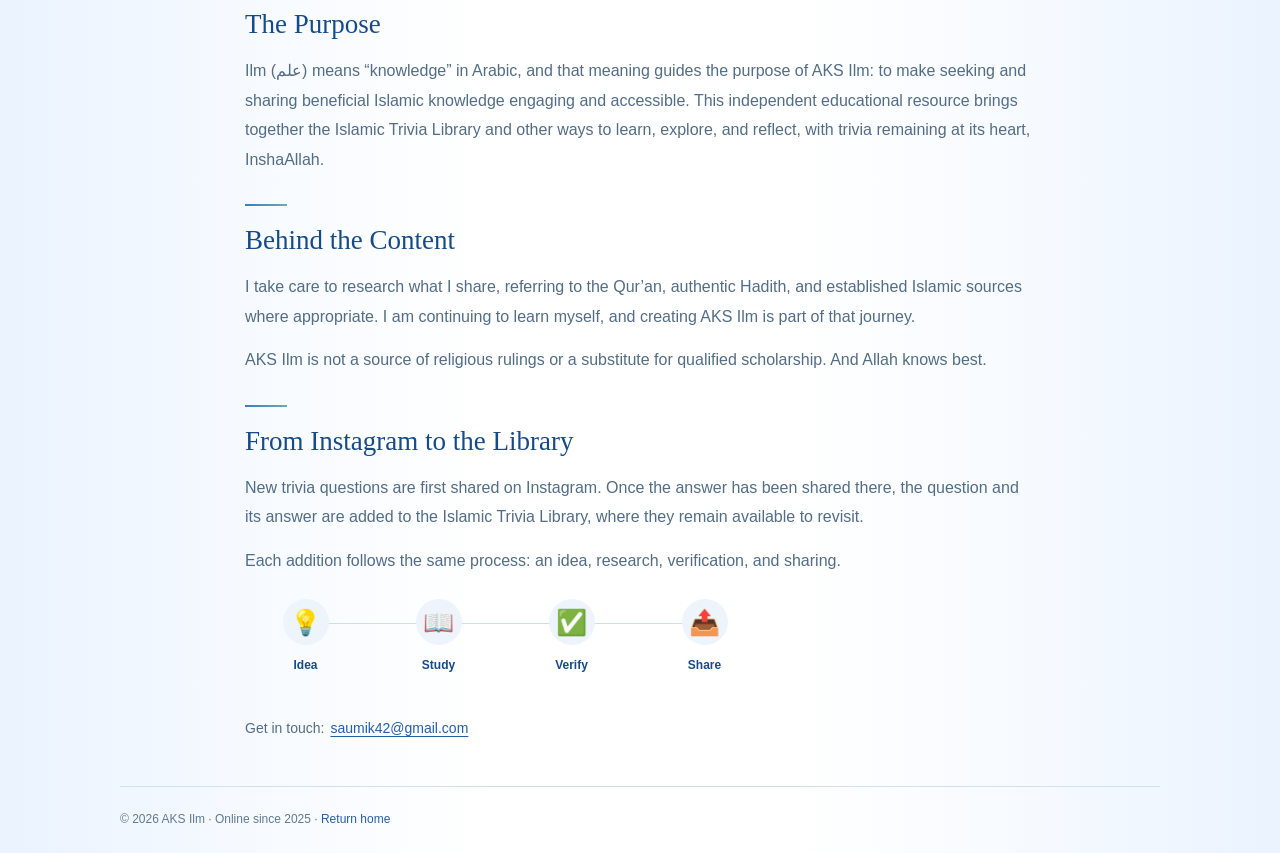
==== commit 247eeaec: "Reveal blue edge gradient beneath About page background layer" ====
--- a/about.html
+++ b/about.html
@@ -1,4 +1,4 @@
-<!doctype html><html lang="en"><head><meta name="theme-color" content="#2e5591"><meta charset="utf-8"><meta name="viewport" content="width=device-width,initial-scale=1"><title>About AKS Ilm</title><meta name="description" content="The story, purpose, and journey behind AKS Ilm — Islamic Trivia & Learning."><link rel="stylesheet" href="./shared.css?v=logo-size-2"><link rel="icon" href="./favicon.ico" sizes="16x16 32x32 48x48 64x64"><link rel="icon" type="image/png" sizes="64x64" href="./assets/favicon.png"><link rel="apple-touch-icon" sizes="180x180" href="./assets/apple-touch-icon.png"><link rel="stylesheet" href="./about-redesign.css?v=21"><link rel="stylesheet" href="./site-navigation.css?v=6"><script defer src="./site-navigation.js?v=1"></script><link rel="stylesheet" href="./readability.css?v=5"></head><body class="aks-soft-page-edges"><div id="aks-about-page"><div class="site-nav aks-site-header"><a class="site-brand" href="./index.html"><img class="site-logo" src="./assets/logo-transparent-480.webp" srcset="./assets/logo-transparent-480.webp 480w, ./assets/logo-transparent-960.webp 960w" sizes="(max-width: 380px) 138px, (max-width: 600px) 176px, 220px" alt="AKS Ilm — Islamic Trivia &amp; Learning" width="960" height="320"></a><nav class="aks-nav-links" aria-label="Main navigation"><a href="./index.html"><svg class="aks-nav-icon" aria-hidden="true" focusable="false" viewBox="0 0 24 24" fill="none" stroke="currentColor" stroke-width="1.65" stroke-linecap="round" stroke-linejoin="round"><path d="m3 10 9-8 9 8"/><path d="M5 9v12h14V9M10 21v-7h4v7"/></svg><span class="aks-nav-label">Home</span></a><a href="./trivia.html"><svg class="aks-nav-icon" aria-hidden="true" focusable="false" viewBox="0 0 24 24" fill="none" stroke="currentColor" stroke-width="1.65" stroke-linecap="round" stroke-linejoin="round"><rect x="5" y="3" width="15" height="19" rx="2"/><path d="M9 3V2h7v1M9 8l1 1 2-2M14 8h3M9 13h1M14 13h3M9 18h1M14 18h3"/></svg><span class="aks-nav-label">Islamic Trivia Quiz</span></a><details class="aks-explore"><summary><svg class="aks-nav-icon" aria-hidden="true" focusable="false" viewBox="0 0 24 24" fill="none" stroke="currentColor" stroke-width="1.65" stroke-linecap="round" stroke-linejoin="round"><circle cx="12" cy="12" r="9"/><path d="m16 8-2.5 5.5L8 16l2.5-5.5L16 8ZM12 1V0"/></svg><span class="aks-nav-label">Explore &amp; Learn <svg class="aks-nav-chevron" aria-hidden="true" viewBox="0 0 16 16" width="12" height="12" fill="none" stroke="currentColor" stroke-width="1.6"><path d="m4 6 4 4 4-4"/></svg></span></summary><div class="aks-explore-panel"><a href="./library.html"><img class="aks-menu-illustration" src="./assets/feature-library.webp" width="32" height="32" alt="" aria-hidden="true" decoding="async"><span>Islamic Trivia Library</span></a><a href="./prophets.html"><img class="aks-menu-illustration" src="./assets/feature-prophets.webp" width="32" height="32" alt="" aria-hidden="true" decoding="async"><span>The Prophets</span></a><a href="./places.html"><img class="aks-menu-illustration" src="./assets/feature-places.webp" width="32" height="32" alt="" aria-hidden="true" decoding="async"><span>Islamic Places</span></a><a href="./kabah.html"><img class="aks-menu-illustration" src="./assets/feature-kabah.webp" width="32" height="32" alt="" aria-hidden="true" decoding="async"><span>Distance to the Kaʿbah</span></a><a href="./index.html#term"><img class="aks-menu-illustration" src="./assets/feature-term.webp" width="32" height="32" alt="" aria-hidden="true" decoding="async"><span>Learn an Islamic Term</span></a><a href="./masjid.html"><img class="aks-menu-illustration" src="./assets/feature-masjid.webp" width="32" height="32" alt="" aria-hidden="true" decoding="async"><span>Discover the Masjid</span></a><a href="./index.html#reminder"><img class="aks-menu-illustration" src="./assets/feature-reminder.webp" width="32" height="32" alt="" aria-hidden="true" decoding="async"><span>Beneficial Reminder</span></a></div></details><a href="./about.html" aria-current="page"><svg class="aks-nav-icon" aria-hidden="true" focusable="false" viewBox="0 0 24 24" fill="none" stroke="currentColor" stroke-width="1.65" stroke-linecap="round" stroke-linejoin="round"><circle cx="12" cy="12" r="9"/><path d="M12 11v6M12 7h.01"/></svg><span class="aks-nav-label">About</span></a></nav></div><div class="ae-shell"><main>
+<!doctype html><html lang="en"><head><meta name="theme-color" content="#2e5591"><meta charset="utf-8"><meta name="viewport" content="width=device-width,initial-scale=1"><title>About AKS Ilm</title><meta name="description" content="The story, purpose, and journey behind AKS Ilm — Islamic Trivia & Learning."><link rel="stylesheet" href="./shared.css?v=logo-size-2"><link rel="icon" href="./favicon.ico" sizes="16x16 32x32 48x48 64x64"><link rel="icon" type="image/png" sizes="64x64" href="./assets/favicon.png"><link rel="apple-touch-icon" sizes="180x180" href="./assets/apple-touch-icon.png"><link rel="stylesheet" href="./about-redesign.css?v=21"><link rel="stylesheet" href="./site-navigation.css?v=6"><script defer src="./site-navigation.js?v=1"></script><link rel="stylesheet" href="./readability.css?v=6"></head><body class="aks-soft-page-edges"><div id="aks-about-page"><div class="site-nav aks-site-header"><a class="site-brand" href="./index.html"><img class="site-logo" src="./assets/logo-transparent-480.webp" srcset="./assets/logo-transparent-480.webp 480w, ./assets/logo-transparent-960.webp 960w" sizes="(max-width: 380px) 138px, (max-width: 600px) 176px, 220px" alt="AKS Ilm — Islamic Trivia &amp; Learning" width="960" height="320"></a><nav class="aks-nav-links" aria-label="Main navigation"><a href="./index.html"><svg class="aks-nav-icon" aria-hidden="true" focusable="false" viewBox="0 0 24 24" fill="none" stroke="currentColor" stroke-width="1.65" stroke-linecap="round" stroke-linejoin="round"><path d="m3 10 9-8 9 8"/><path d="M5 9v12h14V9M10 21v-7h4v7"/></svg><span class="aks-nav-label">Home</span></a><a href="./trivia.html"><svg class="aks-nav-icon" aria-hidden="true" focusable="false" viewBox="0 0 24 24" fill="none" stroke="currentColor" stroke-width="1.65" stroke-linecap="round" stroke-linejoin="round"><rect x="5" y="3" width="15" height="19" rx="2"/><path d="M9 3V2h7v1M9 8l1 1 2-2M14 8h3M9 13h1M14 13h3M9 18h1M14 18h3"/></svg><span class="aks-nav-label">Islamic Trivia Quiz</span></a><details class="aks-explore"><summary><svg class="aks-nav-icon" aria-hidden="true" focusable="false" viewBox="0 0 24 24" fill="none" stroke="currentColor" stroke-width="1.65" stroke-linecap="round" stroke-linejoin="round"><circle cx="12" cy="12" r="9"/><path d="m16 8-2.5 5.5L8 16l2.5-5.5L16 8ZM12 1V0"/></svg><span class="aks-nav-label">Explore &amp; Learn <svg class="aks-nav-chevron" aria-hidden="true" viewBox="0 0 16 16" width="12" height="12" fill="none" stroke="currentColor" stroke-width="1.6"><path d="m4 6 4 4 4-4"/></svg></span></summary><div class="aks-explore-panel"><a href="./library.html"><img class="aks-menu-illustration" src="./assets/feature-library.webp" width="32" height="32" alt="" aria-hidden="true" decoding="async"><span>Islamic Trivia Library</span></a><a href="./prophets.html"><img class="aks-menu-illustration" src="./assets/feature-prophets.webp" width="32" height="32" alt="" aria-hidden="true" decoding="async"><span>The Prophets</span></a><a href="./places.html"><img class="aks-menu-illustration" src="./assets/feature-places.webp" width="32" height="32" alt="" aria-hidden="true" decoding="async"><span>Islamic Places</span></a><a href="./kabah.html"><img class="aks-menu-illustration" src="./assets/feature-kabah.webp" width="32" height="32" alt="" aria-hidden="true" decoding="async"><span>Distance to the Kaʿbah</span></a><a href="./index.html#term"><img class="aks-menu-illustration" src="./assets/feature-term.webp" width="32" height="32" alt="" aria-hidden="true" decoding="async"><span>Learn an Islamic Term</span></a><a href="./masjid.html"><img class="aks-menu-illustration" src="./assets/feature-masjid.webp" width="32" height="32" alt="" aria-hidden="true" decoding="async"><span>Discover the Masjid</span></a><a href="./index.html#reminder"><img class="aks-menu-illustration" src="./assets/feature-reminder.webp" width="32" height="32" alt="" aria-hidden="true" decoding="async"><span>Beneficial Reminder</span></a></div></details><a href="./about.html" aria-current="page"><svg class="aks-nav-icon" aria-hidden="true" focusable="false" viewBox="0 0 24 24" fill="none" stroke="currentColor" stroke-width="1.65" stroke-linecap="round" stroke-linejoin="round"><circle cx="12" cy="12" r="9"/><path d="M12 11v6M12 7h.01"/></svg><span class="aks-nav-label">About</span></a></nav></div><div class="ae-shell"><main>
 <section class="ae-hero">
   <button class="ae-portrait ae-portrait-trigger" type="button" aria-label="A short message from Saumik" aria-haspopup="dialog" aria-controls="ae-creator-dialog"><img src="./assets/about-saumik-portrait-lighter.webp" srcset="./assets/about-saumik-portrait-lighter.webp 360w, ./assets/about-saumik-portrait-lighter-720.webp 720w" sizes="(max-width:760px) 64px, 120px" width="360" height="532" alt="Illustrated portrait of Saumik, the creator of AKS Ilm" decoding="async" fetchpriority="high"></button>
   <div class="ae-hero-copy"><p class="ae-eyebrow"><span>A small idea.</span> <span>A shared purpose.</span></p><h1>About AKS Ilm</h1><p class="ae-lede">From a simple Ramadan idea to a growing resource for beneficial knowledge, this is the journey behind AKS Ilm.</p><p class="ae-credit">Created and maintained by Saumik · Toronto, Canada</p></div>
--- a/readability.css
+++ b/readability.css
@@ -54,3 +54,6 @@
  }
  body .reminder cite a{color:#dce9f7;text-decoration-line:underline;text-decoration-style:dotted;text-decoration-color:#a9c7e8;text-decoration-thickness:1px;text-underline-offset:4px}
 }
+
+/* Let the About page's full-width wrapper reveal the shared edge tint. */
+@media screen{body.aks-soft-page-edges #aks-about-page{background:transparent}}
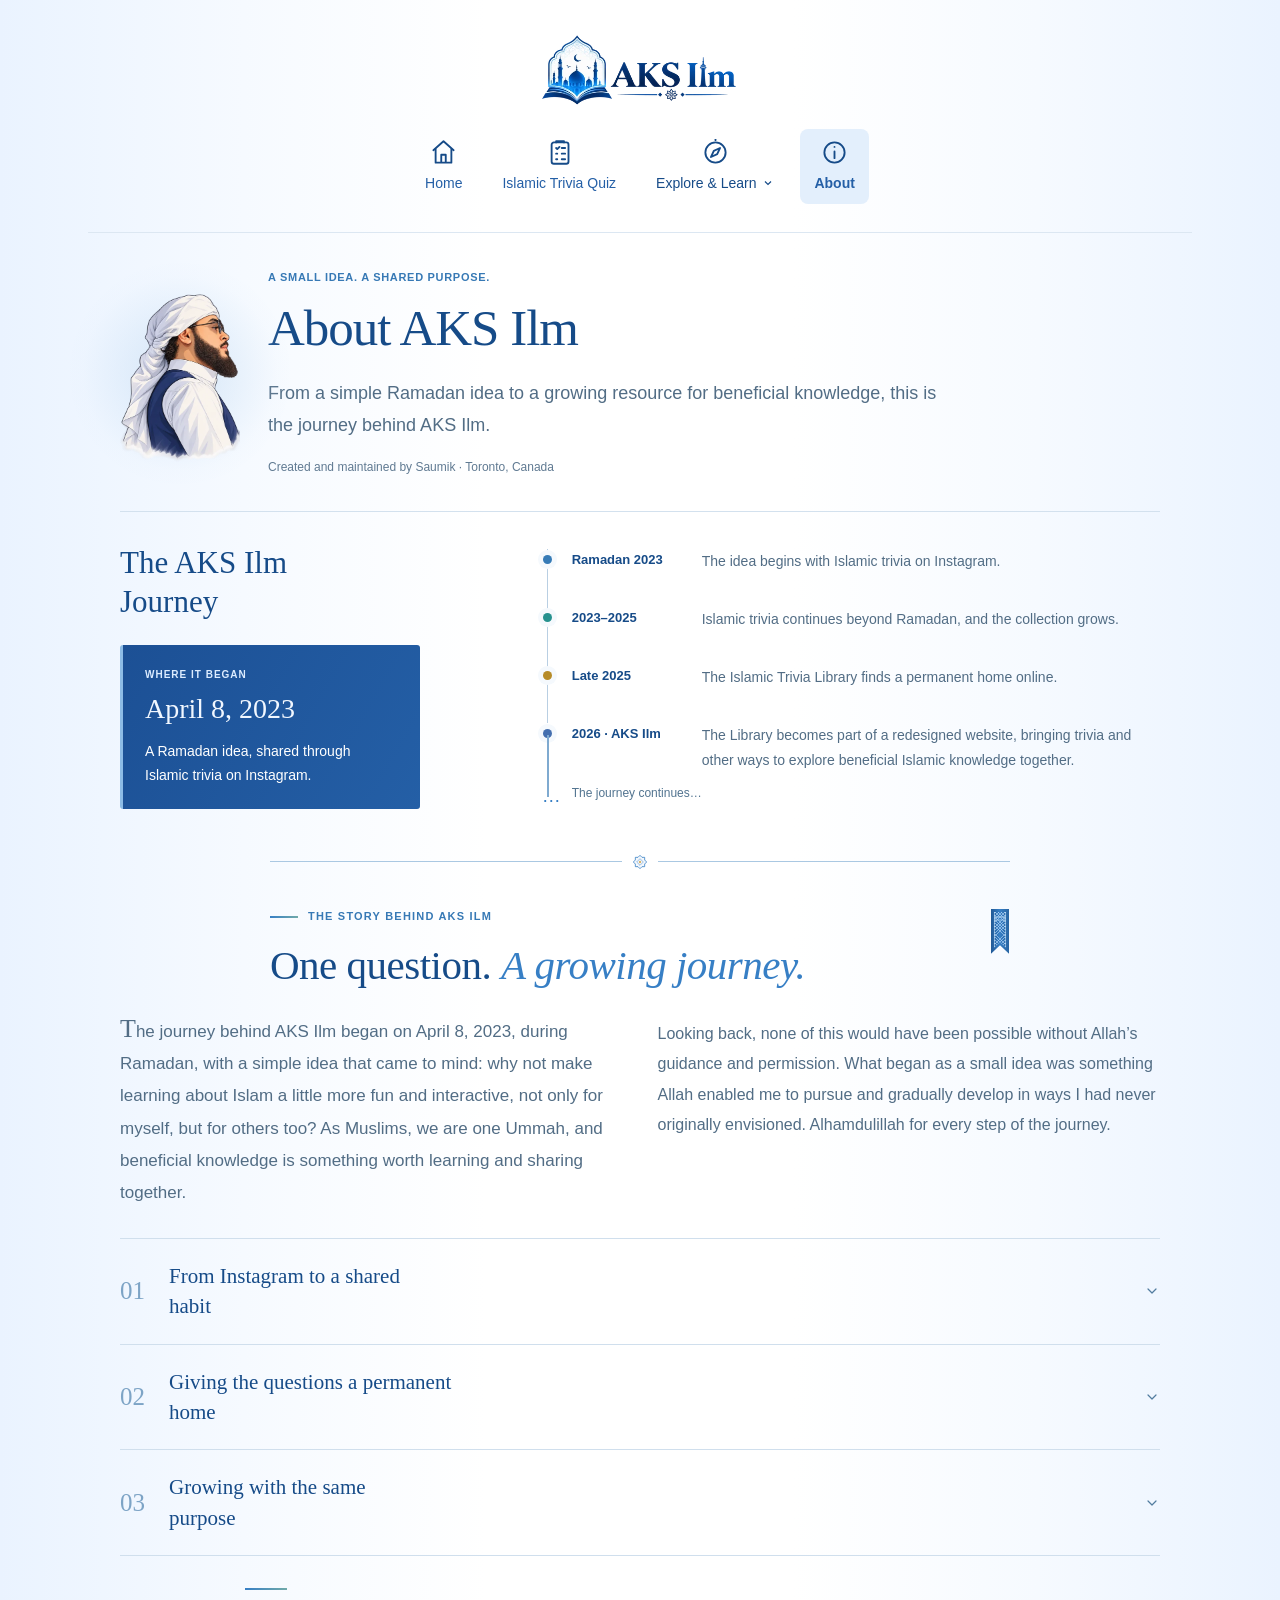
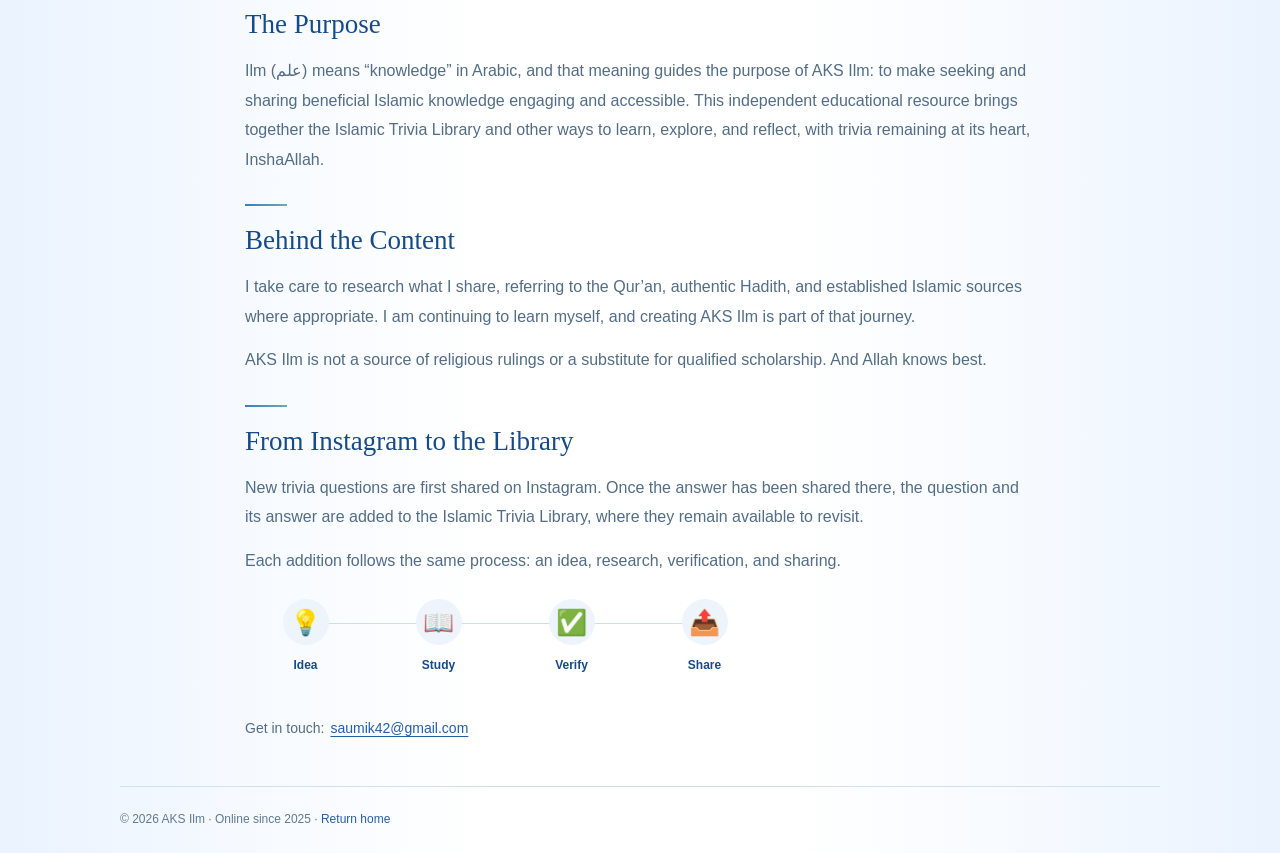
==== commit e3ca7f6d: "Polish quiz feedback and add a soft blue portrait glow" ====
--- a/about.html
+++ b/about.html
@@ -1,4 +1,4 @@
-<!doctype html><html lang="en"><head><meta name="theme-color" content="#2e5591"><meta charset="utf-8"><meta name="viewport" content="width=device-width,initial-scale=1"><title>About AKS Ilm</title><meta name="description" content="The story, purpose, and journey behind AKS Ilm — Islamic Trivia & Learning."><link rel="stylesheet" href="./shared.css?v=logo-size-2"><link rel="icon" href="./favicon.ico" sizes="16x16 32x32 48x48 64x64"><link rel="icon" type="image/png" sizes="64x64" href="./assets/favicon.png"><link rel="apple-touch-icon" sizes="180x180" href="./assets/apple-touch-icon.png"><link rel="stylesheet" href="./about-redesign.css?v=21"><link rel="stylesheet" href="./site-navigation.css?v=6"><script defer src="./site-navigation.js?v=1"></script><link rel="stylesheet" href="./readability.css?v=6"></head><body class="aks-soft-page-edges"><div id="aks-about-page"><div class="site-nav aks-site-header"><a class="site-brand" href="./index.html"><img class="site-logo" src="./assets/logo-transparent-480.webp" srcset="./assets/logo-transparent-480.webp 480w, ./assets/logo-transparent-960.webp 960w" sizes="(max-width: 380px) 138px, (max-width: 600px) 176px, 220px" alt="AKS Ilm — Islamic Trivia &amp; Learning" width="960" height="320"></a><nav class="aks-nav-links" aria-label="Main navigation"><a href="./index.html"><svg class="aks-nav-icon" aria-hidden="true" focusable="false" viewBox="0 0 24 24" fill="none" stroke="currentColor" stroke-width="1.65" stroke-linecap="round" stroke-linejoin="round"><path d="m3 10 9-8 9 8"/><path d="M5 9v12h14V9M10 21v-7h4v7"/></svg><span class="aks-nav-label">Home</span></a><a href="./trivia.html"><svg class="aks-nav-icon" aria-hidden="true" focusable="false" viewBox="0 0 24 24" fill="none" stroke="currentColor" stroke-width="1.65" stroke-linecap="round" stroke-linejoin="round"><rect x="5" y="3" width="15" height="19" rx="2"/><path d="M9 3V2h7v1M9 8l1 1 2-2M14 8h3M9 13h1M14 13h3M9 18h1M14 18h3"/></svg><span class="aks-nav-label">Islamic Trivia Quiz</span></a><details class="aks-explore"><summary><svg class="aks-nav-icon" aria-hidden="true" focusable="false" viewBox="0 0 24 24" fill="none" stroke="currentColor" stroke-width="1.65" stroke-linecap="round" stroke-linejoin="round"><circle cx="12" cy="12" r="9"/><path d="m16 8-2.5 5.5L8 16l2.5-5.5L16 8ZM12 1V0"/></svg><span class="aks-nav-label">Explore &amp; Learn <svg class="aks-nav-chevron" aria-hidden="true" viewBox="0 0 16 16" width="12" height="12" fill="none" stroke="currentColor" stroke-width="1.6"><path d="m4 6 4 4 4-4"/></svg></span></summary><div class="aks-explore-panel"><a href="./library.html"><img class="aks-menu-illustration" src="./assets/feature-library.webp" width="32" height="32" alt="" aria-hidden="true" decoding="async"><span>Islamic Trivia Library</span></a><a href="./prophets.html"><img class="aks-menu-illustration" src="./assets/feature-prophets.webp" width="32" height="32" alt="" aria-hidden="true" decoding="async"><span>The Prophets</span></a><a href="./places.html"><img class="aks-menu-illustration" src="./assets/feature-places.webp" width="32" height="32" alt="" aria-hidden="true" decoding="async"><span>Islamic Places</span></a><a href="./kabah.html"><img class="aks-menu-illustration" src="./assets/feature-kabah.webp" width="32" height="32" alt="" aria-hidden="true" decoding="async"><span>Distance to the Kaʿbah</span></a><a href="./index.html#term"><img class="aks-menu-illustration" src="./assets/feature-term.webp" width="32" height="32" alt="" aria-hidden="true" decoding="async"><span>Learn an Islamic Term</span></a><a href="./masjid.html"><img class="aks-menu-illustration" src="./assets/feature-masjid.webp" width="32" height="32" alt="" aria-hidden="true" decoding="async"><span>Discover the Masjid</span></a><a href="./index.html#reminder"><img class="aks-menu-illustration" src="./assets/feature-reminder.webp" width="32" height="32" alt="" aria-hidden="true" decoding="async"><span>Beneficial Reminder</span></a></div></details><a href="./about.html" aria-current="page"><svg class="aks-nav-icon" aria-hidden="true" focusable="false" viewBox="0 0 24 24" fill="none" stroke="currentColor" stroke-width="1.65" stroke-linecap="round" stroke-linejoin="round"><circle cx="12" cy="12" r="9"/><path d="M12 11v6M12 7h.01"/></svg><span class="aks-nav-label">About</span></a></nav></div><div class="ae-shell"><main>
+<!doctype html><html lang="en"><head><meta name="theme-color" content="#2e5591"><meta charset="utf-8"><meta name="viewport" content="width=device-width,initial-scale=1"><title>About AKS Ilm</title><meta name="description" content="The story, purpose, and journey behind AKS Ilm — Islamic Trivia & Learning."><link rel="stylesheet" href="./shared.css?v=logo-size-2"><link rel="icon" href="./favicon.ico" sizes="16x16 32x32 48x48 64x64"><link rel="icon" type="image/png" sizes="64x64" href="./assets/favicon.png"><link rel="apple-touch-icon" sizes="180x180" href="./assets/apple-touch-icon.png"><link rel="stylesheet" href="./about-redesign.css?v=22"><link rel="stylesheet" href="./site-navigation.css?v=6"><script defer src="./site-navigation.js?v=1"></script><link rel="stylesheet" href="./readability.css?v=6"></head><body class="aks-soft-page-edges"><div id="aks-about-page"><div class="site-nav aks-site-header"><a class="site-brand" href="./index.html"><img class="site-logo" src="./assets/logo-transparent-480.webp" srcset="./assets/logo-transparent-480.webp 480w, ./assets/logo-transparent-960.webp 960w" sizes="(max-width: 380px) 138px, (max-width: 600px) 176px, 220px" alt="AKS Ilm — Islamic Trivia &amp; Learning" width="960" height="320"></a><nav class="aks-nav-links" aria-label="Main navigation"><a href="./index.html"><svg class="aks-nav-icon" aria-hidden="true" focusable="false" viewBox="0 0 24 24" fill="none" stroke="currentColor" stroke-width="1.65" stroke-linecap="round" stroke-linejoin="round"><path d="m3 10 9-8 9 8"/><path d="M5 9v12h14V9M10 21v-7h4v7"/></svg><span class="aks-nav-label">Home</span></a><a href="./trivia.html"><svg class="aks-nav-icon" aria-hidden="true" focusable="false" viewBox="0 0 24 24" fill="none" stroke="currentColor" stroke-width="1.65" stroke-linecap="round" stroke-linejoin="round"><rect x="5" y="3" width="15" height="19" rx="2"/><path d="M9 3V2h7v1M9 8l1 1 2-2M14 8h3M9 13h1M14 13h3M9 18h1M14 18h3"/></svg><span class="aks-nav-label">Islamic Trivia Quiz</span></a><details class="aks-explore"><summary><svg class="aks-nav-icon" aria-hidden="true" focusable="false" viewBox="0 0 24 24" fill="none" stroke="currentColor" stroke-width="1.65" stroke-linecap="round" stroke-linejoin="round"><circle cx="12" cy="12" r="9"/><path d="m16 8-2.5 5.5L8 16l2.5-5.5L16 8ZM12 1V0"/></svg><span class="aks-nav-label">Explore &amp; Learn <svg class="aks-nav-chevron" aria-hidden="true" viewBox="0 0 16 16" width="12" height="12" fill="none" stroke="currentColor" stroke-width="1.6"><path d="m4 6 4 4 4-4"/></svg></span></summary><div class="aks-explore-panel"><a href="./library.html"><img class="aks-menu-illustration" src="./assets/feature-library.webp" width="32" height="32" alt="" aria-hidden="true" decoding="async"><span>Islamic Trivia Library</span></a><a href="./prophets.html"><img class="aks-menu-illustration" src="./assets/feature-prophets.webp" width="32" height="32" alt="" aria-hidden="true" decoding="async"><span>The Prophets</span></a><a href="./places.html"><img class="aks-menu-illustration" src="./assets/feature-places.webp" width="32" height="32" alt="" aria-hidden="true" decoding="async"><span>Islamic Places</span></a><a href="./kabah.html"><img class="aks-menu-illustration" src="./assets/feature-kabah.webp" width="32" height="32" alt="" aria-hidden="true" decoding="async"><span>Distance to the Kaʿbah</span></a><a href="./index.html#term"><img class="aks-menu-illustration" src="./assets/feature-term.webp" width="32" height="32" alt="" aria-hidden="true" decoding="async"><span>Learn an Islamic Term</span></a><a href="./masjid.html"><img class="aks-menu-illustration" src="./assets/feature-masjid.webp" width="32" height="32" alt="" aria-hidden="true" decoding="async"><span>Discover the Masjid</span></a><a href="./index.html#reminder"><img class="aks-menu-illustration" src="./assets/feature-reminder.webp" width="32" height="32" alt="" aria-hidden="true" decoding="async"><span>Beneficial Reminder</span></a></div></details><a href="./about.html" aria-current="page"><svg class="aks-nav-icon" aria-hidden="true" focusable="false" viewBox="0 0 24 24" fill="none" stroke="currentColor" stroke-width="1.65" stroke-linecap="round" stroke-linejoin="round"><circle cx="12" cy="12" r="9"/><path d="M12 11v6M12 7h.01"/></svg><span class="aks-nav-label">About</span></a></nav></div><div class="ae-shell"><main>
 <section class="ae-hero">
   <button class="ae-portrait ae-portrait-trigger" type="button" aria-label="A short message from Saumik" aria-haspopup="dialog" aria-controls="ae-creator-dialog"><img src="./assets/about-saumik-portrait-lighter.webp" srcset="./assets/about-saumik-portrait-lighter.webp 360w, ./assets/about-saumik-portrait-lighter-720.webp 720w" sizes="(max-width:760px) 64px, 120px" width="360" height="532" alt="Illustrated portrait of Saumik, the creator of AKS Ilm" decoding="async" fetchpriority="high"></button>
   <div class="ae-hero-copy"><p class="ae-eyebrow"><span>A small idea.</span> <span>A shared purpose.</span></p><h1>About AKS Ilm</h1><p class="ae-lede">From a simple Ramadan idea to a growing resource for beneficial knowledge, this is the journey behind AKS Ilm.</p><p class="ae-credit">Created and maintained by Saumik · Toronto, Canada</p></div>
--- a/about-redesign.css
+++ b/about-redesign.css
@@ -288,3 +288,7 @@
 @keyframes ae-verify-bounce{0%,100%{transform:translateY(0) scale(1)}35%{transform:translateY(-3px) scale(1.07)}65%{transform:translateY(1px) scale(.98)}}
 @keyframes ae-share-lift{0%,100%{transform:translateY(0)}42%{transform:translateY(-5px)}}
 @media(prefers-reduced-motion:reduce){#aks-about-page .ae-process-tap.is-playing,#aks-about-page .ae-process-tap.is-playing>span{animation:none!important}#aks-about-page .ae-process-tap.is-playing{background:#dcebf9}#aks-about-page .ae-process-tap[data-effect="idea"].is-playing{background:#fff7dc}}
+
+/* A soft blue glow behind the portrait, without changing its layout. */
+#aks-about-page .ae-portrait-trigger{position:relative;isolation:isolate}
+#aks-about-page .ae-portrait-trigger:before{content:"";position:absolute;left:50%;top:50%;width:184.375%;aspect-ratio:1;transform:translate(-50%,-50%);border-radius:50%;background:radial-gradient(circle,#8db9e34d 0%,#bad6f233 42%,#dbeafa14 62%,transparent 74%);pointer-events:none;z-index:-1}
